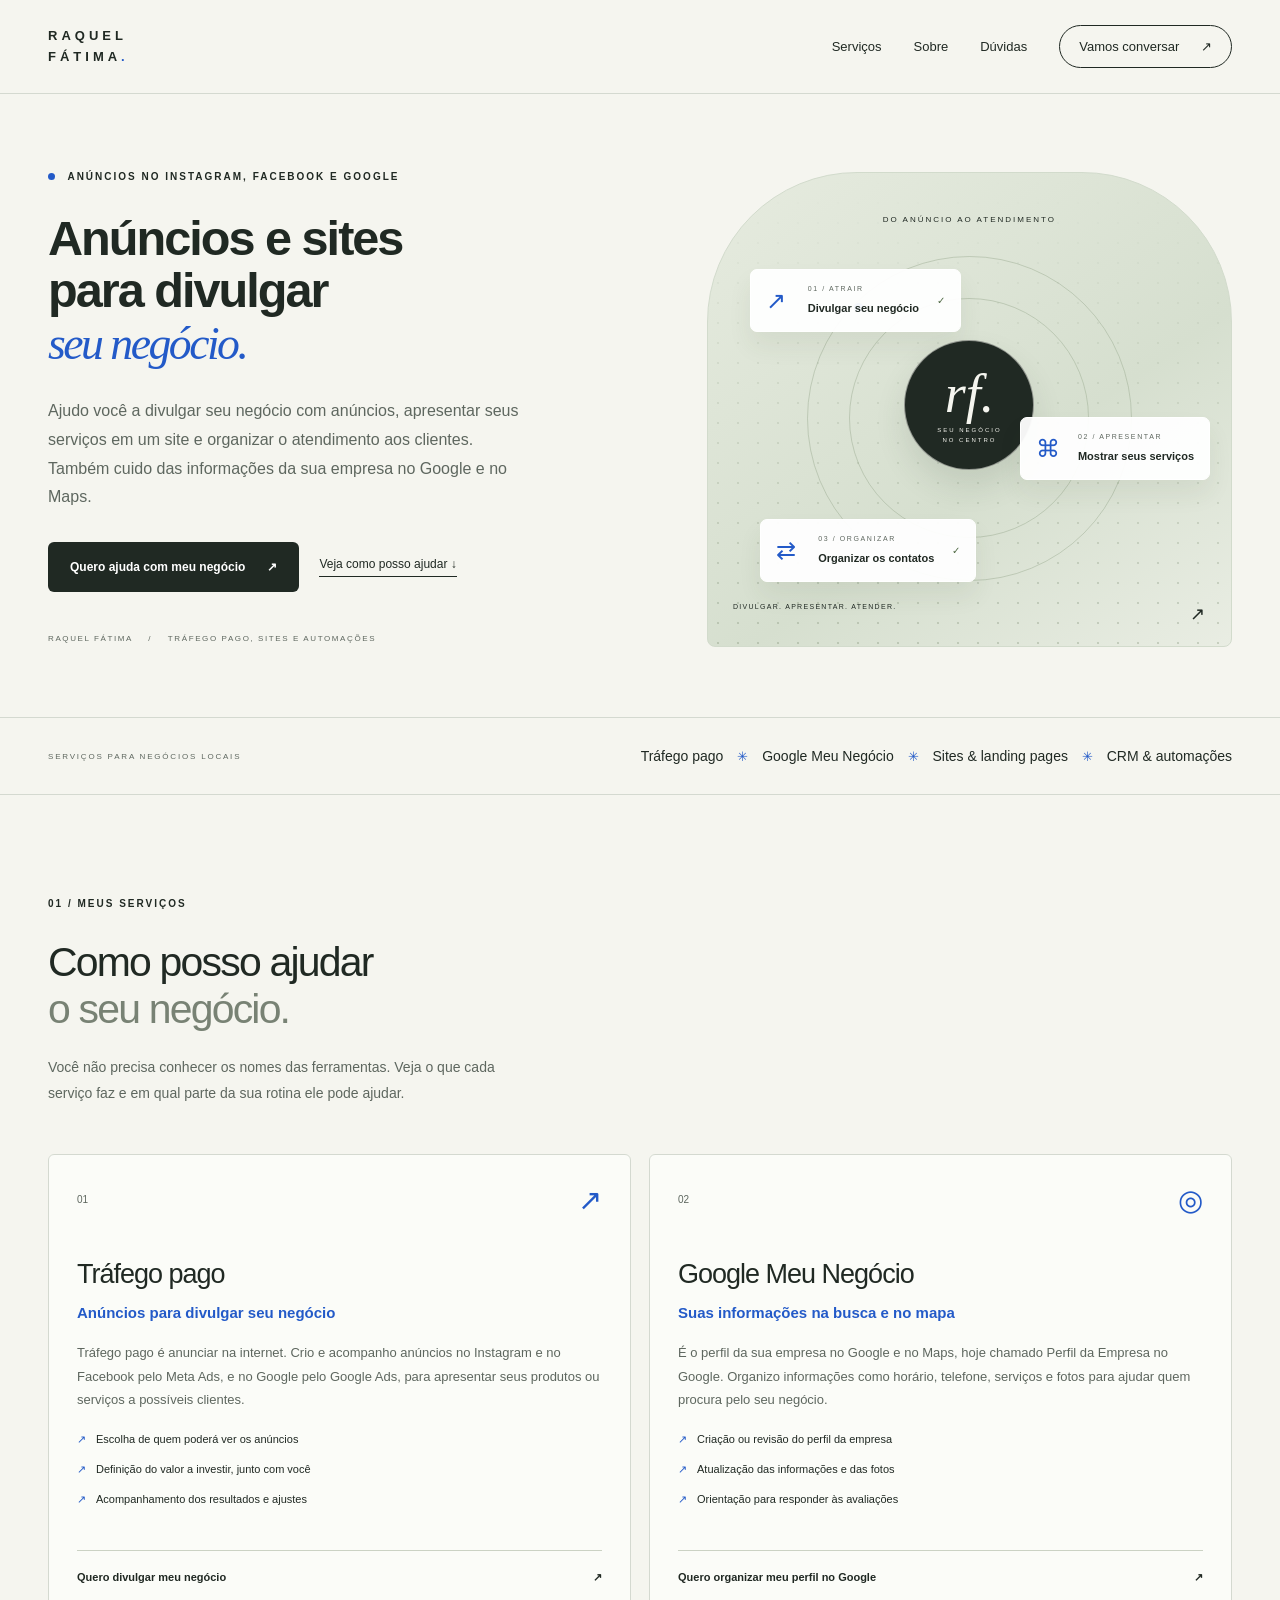
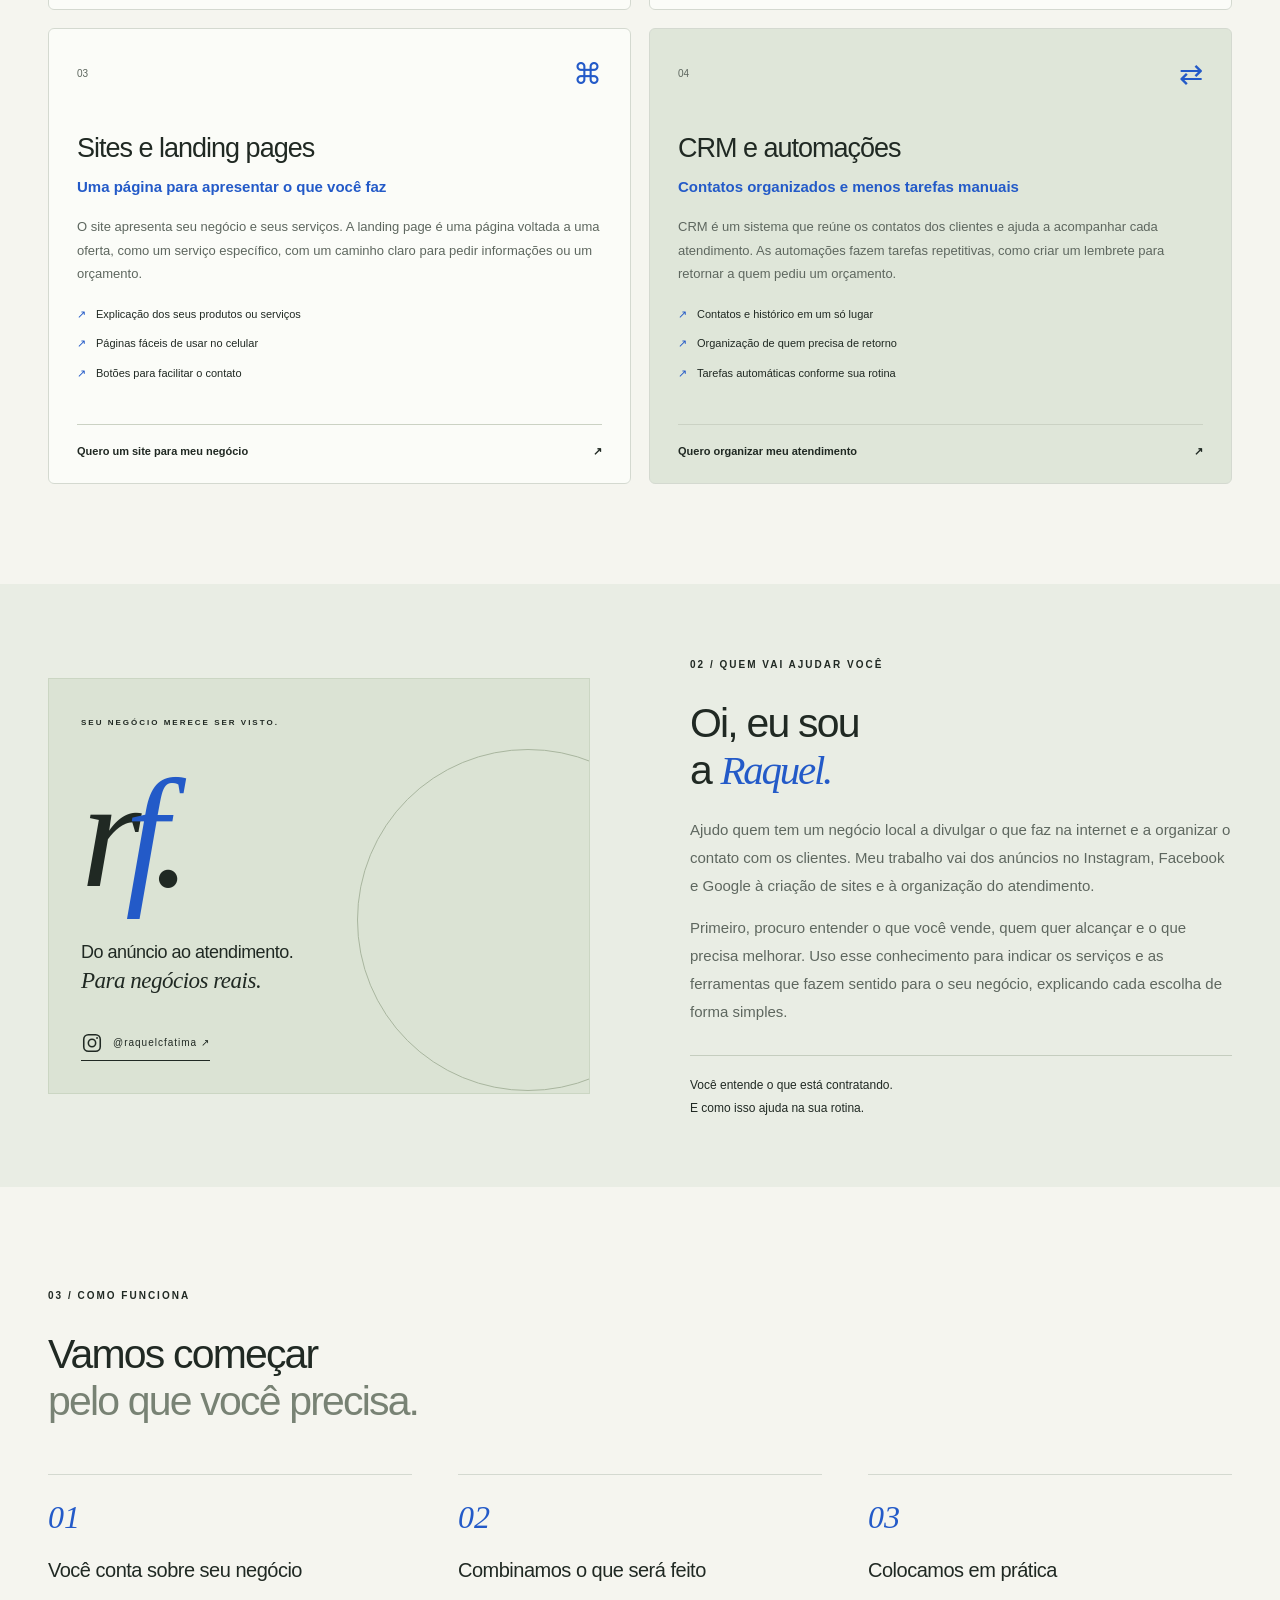
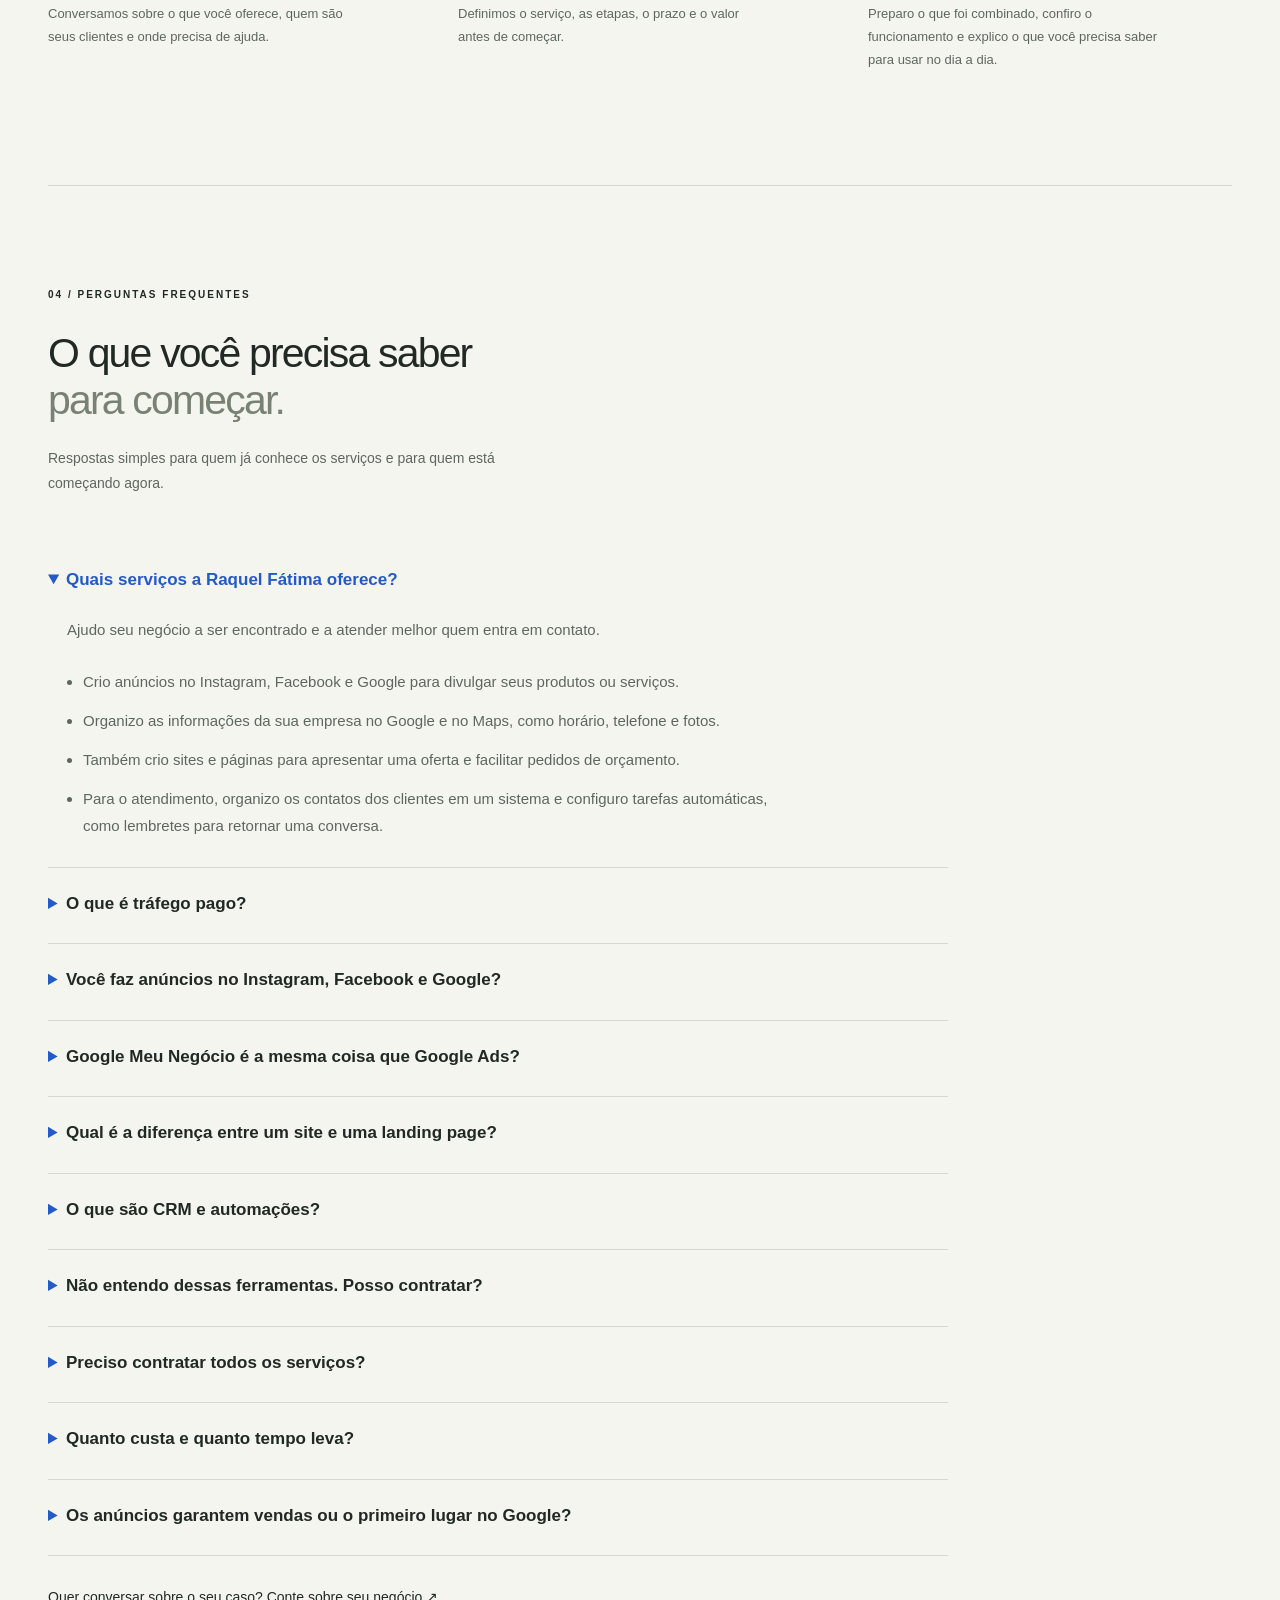
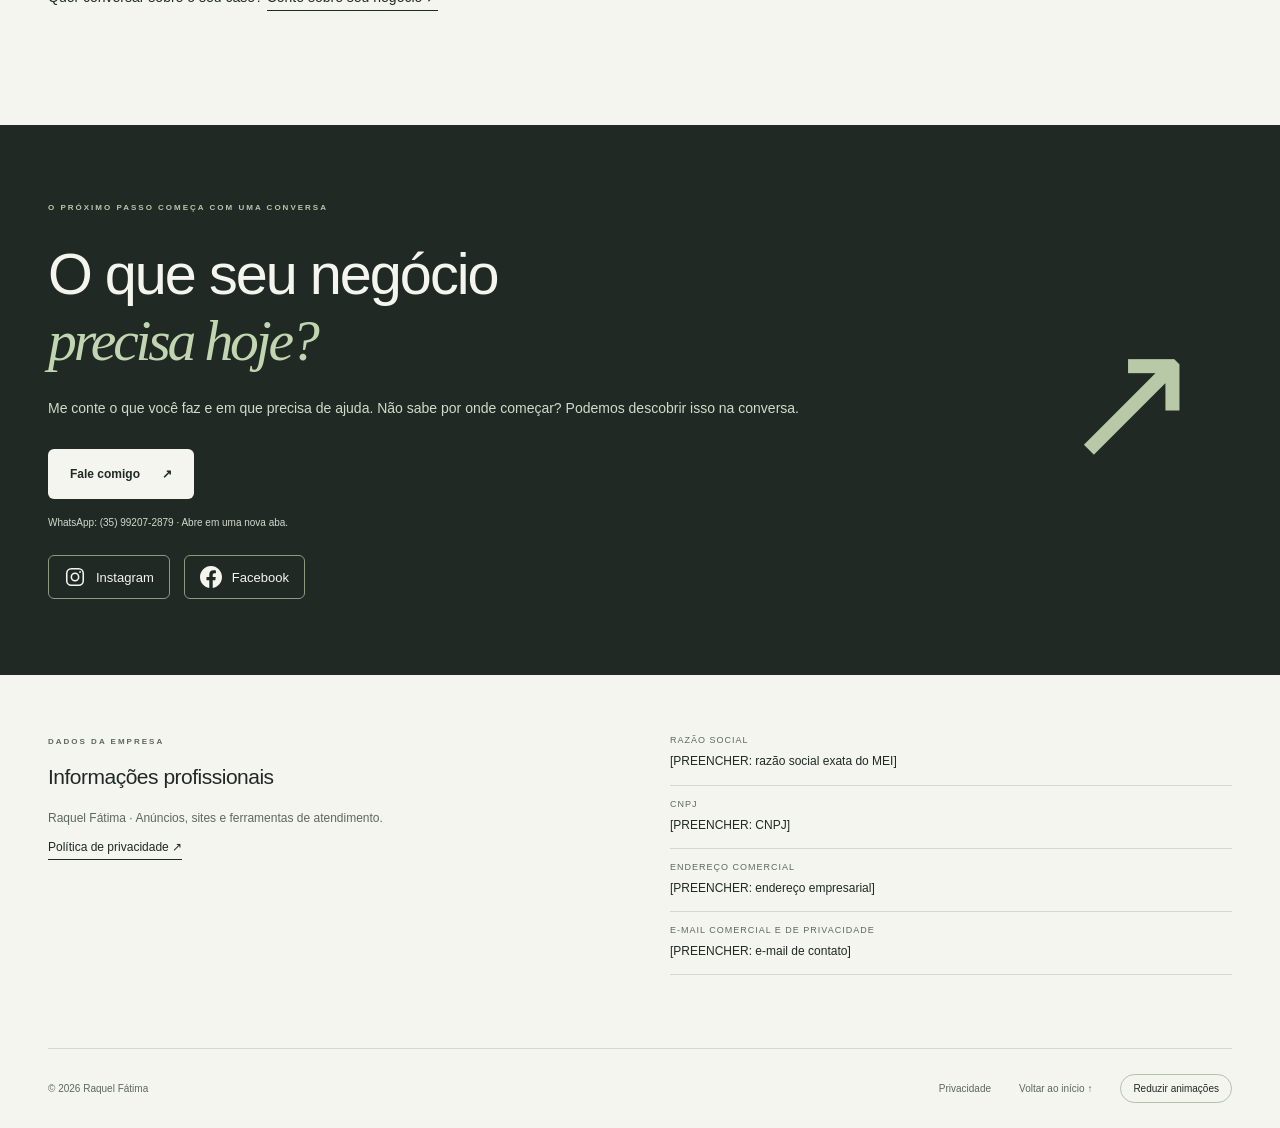
==== index.html @ 8220e541 "add site" ====
<!doctype html>
<html lang="pt-BR">
<head>
  <meta charset="utf-8">
  <meta name="viewport" content="width=device-width, initial-scale=1">
  <title>Raquel Fátima | Tráfego Pago — Meta Ads e Google Ads</title>
  <meta name="description" content="Raquel Fátima: anúncios no Instagram, Facebook e Google, Google Meu Negócio, sites e organização de contatos com CRM e automações para negócios locais.">
  <meta name="theme-color" content="#f5f5ef">
  <meta property="og:type" content="website">
  <meta property="og:locale" content="pt_BR">
  <meta property="og:title" content="Raquel Fátima | Tráfego Pago — Meta Ads e Google Ads">
  <meta property="og:description" content="Anúncios para divulgar seu negócio, sites para apresentar seus serviços e ferramentas para organizar o atendimento. Conheça o trabalho de Raquel Fátima.">
  <meta name="twitter:card" content="summary">
  <link rel="canonical" href="https://raquelfatimaads.github.io/">
  <meta property="og:url" content="https://raquelfatimaads.github.io/">
  <meta property="og:site_name" content="Raquel Fátima">
  <meta name="robots" content="index, follow, max-image-preview:large">
  <meta name="author" content="Raquel Fátima">
  <link rel="icon" href="assets/favicon.svg" type="image/svg+xml">
  <link rel="stylesheet" href="assets/styles.css">
  <script src="assets/main.js" defer></script>
  <script type="application/ld+json">
{
  "@context": "https://schema.org",
  "@graph": [
    {
      "@type": "Person",
      "@id": "https://raquelfatimaads.github.io/#raquel",
      "name": "Raquel Fátima",
      "alternateName": "Raquel Fatima",
      "url": "https://raquelfatimaads.github.io/",
      "sameAs": [
        "https://www.instagram.com/raquelcfatima/",
        "https://www.facebook.com/rakelmuz"
      ],
      "description": "Profissional de tráfego pago em Meta Ads e Google Ads, Google Meu Negócio, sites e landing pages, CRM e automações.",
      "telephone": "+55 35 99207-2879"
    },
    {
      "@type": "WebSite",
      "@id": "https://raquelfatimaads.github.io/#website",
      "url": "https://raquelfatimaads.github.io/",
      "name": "Raquel Fátima",
      "inLanguage": "pt-BR",
      "publisher": {
        "@id": "https://raquelfatimaads.github.io/#raquel"
      }
    },
    {
      "@type": "WebPage",
      "@id": "https://raquelfatimaads.github.io/#webpage",
      "url": "https://raquelfatimaads.github.io/",
      "name": "Raquel Fátima | Tráfego Pago — Meta Ads e Google Ads",
      "inLanguage": "pt-BR",
      "isPartOf": {
        "@id": "https://raquelfatimaads.github.io/#website"
      },
      "about": {
        "@id": "https://raquelfatimaads.github.io/#raquel"
      },
      "hasPart": [
        {
          "@id": "https://raquelfatimaads.github.io/#trafego-pago"
        },
        {
          "@id": "https://raquelfatimaads.github.io/#google-meu-negocio"
        },
        {
          "@id": "https://raquelfatimaads.github.io/#sites-landing-pages"
        },
        {
          "@id": "https://raquelfatimaads.github.io/#crm-automacoes"
        },
        {
          "@id": "https://raquelfatimaads.github.io/#faq"
        }
      ]
    },
    {
      "@type": "Service",
      "@id": "https://raquelfatimaads.github.io/#trafego-pago",
      "name": "Gestão de tráfego pago — Meta Ads e Google Ads",
      "serviceType": "Gestão de tráfego pago",
      "description": "Tráfego pago é anunciar na internet. Crio e acompanho anúncios no Instagram e no Facebook pelo Meta Ads, e no Google pelo Google Ads, para apresentar seus produtos ou serviços a possíveis clientes.",
      "url": "https://raquelfatimaads.github.io/#trafego-pago",
      "provider": {
        "@id": "https://raquelfatimaads.github.io/#raquel"
      }
    },
    {
      "@type": "Service",
      "@id": "https://raquelfatimaads.github.io/#google-meu-negocio",
      "name": "Google Meu Negócio — Perfil da Empresa no Google",
      "serviceType": "Gestão do Perfil da Empresa no Google",
      "description": "É o perfil da sua empresa no Google e no Maps, hoje chamado Perfil da Empresa no Google. Organizo informações como horário, telefone, serviços e fotos para ajudar quem procura pelo seu negócio.",
      "url": "https://raquelfatimaads.github.io/#google-meu-negocio",
      "provider": {
        "@id": "https://raquelfatimaads.github.io/#raquel"
      }
    },
    {
      "@type": "Service",
      "@id": "https://raquelfatimaads.github.io/#sites-landing-pages",
      "name": "Criação de sites e landing pages",
      "serviceType": "Criação de sites e landing pages",
      "description": "O site apresenta seu negócio e seus serviços. A landing page é uma página voltada a uma oferta, como um serviço específico, com um caminho claro para pedir informações ou um orçamento.",
      "url": "https://raquelfatimaads.github.io/#sites-landing-pages",
      "provider": {
        "@id": "https://raquelfatimaads.github.io/#raquel"
      }
    },
    {
      "@type": "Service",
      "@id": "https://raquelfatimaads.github.io/#crm-automacoes",
      "name": "CRM e automações",
      "serviceType": "Integração de CRM e automações",
      "description": "CRM é um sistema que reúne os contatos dos clientes e ajuda a acompanhar cada atendimento. As automações fazem tarefas repetitivas, como criar um lembrete para retornar a quem pediu um orçamento.",
      "url": "https://raquelfatimaads.github.io/#crm-automacoes",
      "provider": {
        "@id": "https://raquelfatimaads.github.io/#raquel"
      }
    },
    {
      "@type": "FAQPage",
      "@id": "https://raquelfatimaads.github.io/#faq",
      "url": "https://raquelfatimaads.github.io/#faq",
      "inLanguage": "pt-BR",
      "isPartOf": {
        "@id": "https://raquelfatimaads.github.io/#webpage"
      },
      "mainEntity": [
        {
          "@type": "Question",
          "name": "Quais serviços a Raquel Fátima oferece?",
          "acceptedAnswer": {
            "@type": "Answer",
            "text": "Ajudo seu negócio a ser encontrado e a atender melhor quem entra em contato. Crio anúncios no Instagram, Facebook e Google para divulgar seus produtos ou serviços. Organizo as informações da sua empresa no Google e no Maps, como horário, telefone e fotos. Também crio sites e páginas para apresentar uma oferta e facilitar pedidos de orçamento. Para o atendimento, organizo os contatos dos clientes em um sistema e configuro tarefas automáticas, como lembretes para retornar uma conversa."
          }
        },
        {
          "@type": "Question",
          "name": "O que é tráfego pago?",
          "acceptedAnswer": {
            "@type": "Answer",
            "text": "É pagar para exibir anúncios na internet e levar pessoas até seu site, perfil ou canal de contato. Meu trabalho é preparar e acompanhar esses anúncios. O valor pelo meu serviço e o dinheiro usado para exibir os anúncios são coisas diferentes e devem ser combinados antes de começar."
          }
        },
        {
          "@type": "Question",
          "name": "Você faz anúncios no Instagram, Facebook e Google?",
          "acceptedAnswer": {
            "@type": "Answer",
            "text": "Sim. Uso o Meta Ads para criar anúncios no Instagram e no Facebook, e o Google Ads para anunciar no Google. Conversamos sobre o que você vende, quem quer alcançar e quanto pode investir para escolher onde anunciar."
          }
        },
        {
          "@type": "Question",
          "name": "Google Meu Negócio é a mesma coisa que Google Ads?",
          "acceptedAnswer": {
            "@type": "Answer",
            "text": "Não. O Google Meu Negócio é o perfil que mostra informações da empresa na busca do Google e no Maps, como telefone, horário e fotos. O nome atual é Perfil da Empresa no Google. Já o Google Ads serve para criar anúncios pagos. Posso ajudar com os dois serviços."
          }
        },
        {
          "@type": "Question",
          "name": "Qual é a diferença entre um site e uma landing page?",
          "acceptedAnswer": {
            "@type": "Answer",
            "text": "Um site apresenta seu negócio de forma mais completa: quem você é, o que oferece e como entrar em contato. Uma landing page é uma página dedicada a um produto ou serviço, com um convite direto, como pedir um orçamento. Eu ajudo você a escolher conforme o que precisa divulgar."
          }
        },
        {
          "@type": "Question",
          "name": "O que são CRM e automações?",
          "acceptedAnswer": {
            "@type": "Answer",
            "text": "CRM é um sistema para guardar os contatos dos clientes e acompanhar as conversas e os pedidos. Automações são tarefas feitas pelo sistema, como criar um lembrete de retorno. Por exemplo: quando alguém pede um orçamento, você pode registrar o pedido e acompanhar quem ainda precisa de uma resposta."
          }
        },
        {
          "@type": "Question",
          "name": "Não entendo dessas ferramentas. Posso contratar?",
          "acceptedAnswer": {
            "@type": "Answer",
            "text": "Sim. Você pode começar contando o que acontece no seu negócio: poucas pessoas encontram sua empresa, falta um site ou os contatos ficam espalhados. Eu explico quais serviços podem ajudar e combinamos o que será feito. Você não precisa saber o nome de cada ferramenta."
          }
        },
        {
          "@type": "Question",
          "name": "Preciso contratar todos os serviços?",
          "acceptedAnswer": {
            "@type": "Answer",
            "text": "Não precisa começar com tudo. Primeiro, conversamos sobre a sua maior necessidade e definimos o que faz sentido fazer agora. Pode ser divulgar um serviço, organizar o perfil no Google, criar um site ou melhorar o controle dos atendimentos."
          }
        },
        {
          "@type": "Question",
          "name": "Quanto custa e quanto tempo leva?",
          "acceptedAnswer": {
            "@type": "Answer",
            "text": "O valor e o prazo dependem do que será feito. Me chame pelo botão Fale comigo, que abre o WhatsApp, e conte sobre seu negócio. Se quiser anúncios, combinamos separadamente o valor do meu trabalho e o dinheiro que será usado para exibir os anúncios."
          }
        },
        {
          "@type": "Question",
          "name": "Os anúncios garantem vendas ou o primeiro lugar no Google?",
          "acceptedAnswer": {
            "@type": "Answer",
            "text": "Não. Os anúncios ajudam a divulgar seu negócio, mas as vendas também dependem do que você oferece, dos preços, da concorrência e do atendimento. Também não há garantia de primeiro lugar no Google. Pagar por anúncios não coloca automaticamente seu site nas primeiras posições dos resultados não pagos."
          }
        }
      ]
    }
  ]
}
</script>
</head>
<body>
  <a class="skip" href="#conteudo">Pular para o conteúdo</a>
  <header class="header">
    <a class="brand" href="index.html" aria-label="Raquel Fátima — início">RAQUEL<span>FÁTIMA<span class="brand-dot">.</span></span></a>
    <nav aria-label="Navegação principal"><a href="#solucoes">Serviços</a><a href="#sobre">Sobre</a><a href="#faq">Dúvidas</a><a class="nav-cta" href="#contato">Vamos conversar <span aria-hidden="true">↗</span></a></nav>
  </header>
  <main id="conteudo">
    <section class="hero wrap" aria-labelledby="hero-title">
      <div class="hero-copy">
        <p class="eyebrow"><span class="status-dot" aria-hidden="true"></span> Anúncios no Instagram, Facebook e Google</p>
        <h1 id="hero-title">Anúncios e sites<br>para divulgar<br><span class="serif">seu negócio.</span></h1>
        <p class="intro">Ajudo você a divulgar seu negócio com anúncios, apresentar seus serviços em um site e organizar o atendimento aos clientes. Também cuido das informações da sua empresa no Google e no Maps.</p>
        <div class="actions"><a class="button primary" href="#contato">Quero ajuda com meu negócio <span aria-hidden="true">↗</span></a><a class="text-link" href="#solucoes">Veja como posso ajudar <span aria-hidden="true">↓</span></a></div>
        <p class="hero-note">RAQUEL FÁTIMA <span aria-hidden="true">/</span> TRÁFEGO PAGO, SITES E AUTOMAÇÕES</p>
      </div>
      <div class="connection-art" role="img" aria-label="Ilustração: anúncios divulgam o negócio, sites apresentam os serviços e ferramentas ajudam a organizar os contatos.">
        <div class="art-grid" aria-hidden="true"></div><div class="orbit orbit-one" aria-hidden="true"></div><div class="orbit orbit-two" aria-hidden="true"></div>
        <span class="art-label" aria-hidden="true">DO ANÚNCIO AO ATENDIMENTO</span>
        <div class="node node-top" aria-hidden="true"><span class="node-icon">↗</span><div><small>01 / ATRAIR</small><strong>Divulgar seu negócio</strong></div><span class="node-check">✓</span></div>
        <div class="art-center" aria-hidden="true"><span>rf.</span><small>SEU NEGÓCIO<br>NO CENTRO</small></div>
        <div class="node node-middle" aria-hidden="true"><span class="node-icon">⌘</span><div><small>02 / APRESENTAR</small><strong>Mostrar seus serviços</strong></div></div>
        <div class="node node-bottom" aria-hidden="true"><span class="node-icon">⇄</span><div><small>03 / ORGANIZAR</small><strong>Organizar os contatos</strong></div><span class="node-check">✓</span></div>
        <span class="art-footer" aria-hidden="true">DIVULGAR. APRESENTAR. ATENDER.<span>↗</span></span>
      </div>
    </section>
    <div class="expertise" aria-label="Áreas de atuação"><div class="wrap"><span>SERVIÇOS PARA NEGÓCIOS LOCAIS</span><p>Tráfego pago <b>✳</b> Google Meu Negócio <b>✳</b> Sites & landing pages <b>✳</b> CRM & automações</p></div></div>
    <section class="section wrap" id="solucoes" aria-labelledby="solutions-title">
      <div class="section-heading reveal"><p class="eyebrow">01 / Meus serviços</p><h2 id="solutions-title">Como posso ajudar<br><span class="muted">o seu negócio.</span></h2><p>Você não precisa conhecer os nomes das ferramentas. Veja o que cada serviço faz e em qual parte da sua rotina ele pode ajudar.</p></div>
      <div class="services">
        <article class="service reveal" id="trafego-pago"><div class="service-top"><span>01</span><span aria-hidden="true">↗</span></div><h3>Tráfego pago</h3><p class="service-explainer">Anúncios para divulgar seu negócio</p><p>Tráfego pago é anunciar na internet. Crio e acompanho anúncios no Instagram e no Facebook pelo Meta Ads, e no Google pelo Google Ads, para apresentar seus produtos ou serviços a possíveis clientes.</p><ul><li>Escolha de quem poderá ver os anúncios</li><li>Definição do valor a investir, junto com você</li><li>Acompanhamento dos resultados e ajustes</li></ul><a href="#contato">Quero divulgar meu negócio <span aria-hidden="true">↗</span></a></article>
        <article class="service reveal" id="google-meu-negocio"><div class="service-top"><span>02</span><span aria-hidden="true">◎</span></div><h3>Google Meu Negócio</h3><p class="service-explainer">Suas informações na busca e no mapa</p><p>É o perfil da sua empresa no Google e no Maps, hoje chamado Perfil da Empresa no Google. Organizo informações como horário, telefone, serviços e fotos para ajudar quem procura pelo seu negócio.</p><ul><li>Criação ou revisão do perfil da empresa</li><li>Atualização das informações e das fotos</li><li>Orientação para responder às avaliações</li></ul><a href="#contato">Quero organizar meu perfil no Google <span aria-hidden="true">↗</span></a></article>
        <article class="service reveal" id="sites-landing-pages"><div class="service-top"><span>03</span><span aria-hidden="true">⌘</span></div><h3>Sites e landing pages</h3><p class="service-explainer">Uma página para apresentar o que você faz</p><p>O site apresenta seu negócio e seus serviços. A landing page é uma página voltada a uma oferta, como um serviço específico, com um caminho claro para pedir informações ou um orçamento.</p><ul><li>Explicação dos seus produtos ou serviços</li><li>Páginas fáceis de usar no celular</li><li>Botões para facilitar o contato</li></ul><a href="#contato">Quero um site para meu negócio <span aria-hidden="true">↗</span></a></article>
        <article class="service service-sage reveal" id="crm-automacoes"><div class="service-top"><span>04</span><span aria-hidden="true">⇄</span></div><h3>CRM e automações</h3><p class="service-explainer">Contatos organizados e menos tarefas manuais</p><p>CRM é um sistema que reúne os contatos dos clientes e ajuda a acompanhar cada atendimento. As automações fazem tarefas repetitivas, como criar um lembrete para retornar a quem pediu um orçamento.</p><ul><li>Contatos e histórico em um só lugar</li><li>Organização de quem precisa de retorno</li><li>Tarefas automáticas conforme sua rotina</li></ul><a href="#contato">Quero organizar meu atendimento <span aria-hidden="true">↗</span></a></article>
      </div>
    </section>
    <section class="about-section" id="sobre" aria-labelledby="about-title"><div class="wrap about">
      <div class="signature-panel reveal"><span class="eyebrow">Seu negócio merece ser visto.</span><div class="monogram" aria-hidden="true">r<span>f</span>.</div><p>Do anúncio ao atendimento.<br><em>Para negócios reais.</em></p><a class="instagram-profile" href="https://www.instagram.com/raquelcfatima/" target="_blank" rel="noopener noreferrer" aria-label="Instagram @raquelcfatima — abre em nova aba"><svg viewBox="0 0 24 24" width="22" height="22" fill="none" stroke="currentColor" stroke-width="1.7" aria-hidden="true" focusable="false"><rect x="3" y="3" width="18" height="18" rx="5"/><circle cx="12" cy="12" r="4"/><circle cx="17.5" cy="6.5" r="1" fill="currentColor" stroke="none"/></svg><span>@raquelcfatima ↗</span></a></div>
      <div class="about-copy reveal"><p class="eyebrow">02 / Quem vai ajudar você</p><h2 id="about-title">Oi, eu sou<br>a <span class="serif">Raquel.</span></h2><p>Ajudo quem tem um negócio local a divulgar o que faz na internet e a organizar o contato com os clientes. Meu trabalho vai dos anúncios no Instagram, Facebook e Google à criação de sites e à organização do atendimento.</p><p>Primeiro, procuro entender o que você vende, quem quer alcançar e o que precisa melhorar. Uso esse conhecimento para indicar os serviços e as ferramentas que fazem sentido para o seu negócio, explicando cada escolha de forma simples.</p><div class="about-rule"><span>Você entende o que está contratando.</span><span>E como isso ajuda na sua rotina.</span></div></div>
    </div></section>
    <section class="section wrap process" id="processo" aria-labelledby="process-title"><div class="section-heading reveal"><p class="eyebrow">03 / Como funciona</p><h2 id="process-title">Vamos começar<br><span class="muted">pelo que você precisa.</span></h2></div><ol class="steps"><li class="reveal"><span>01</span><h3>Você conta sobre seu negócio</h3><p>Conversamos sobre o que você oferece, quem são seus clientes e onde precisa de ajuda.</p></li><li class="reveal"><span>02</span><h3>Combinamos o que será feito</h3><p>Definimos o serviço, as etapas, o prazo e o valor antes de começar.</p></li><li class="reveal"><span>03</span><h3>Colocamos em prática</h3><p>Preparo o que foi combinado, confiro o funcionamento e explico o que você precisa saber para usar no dia a dia.</p></li></ol></section>
<section class="section wrap faq-section" id="faq" aria-labelledby="faq-title"><div class="section-heading"><p class="eyebrow">04 / Perguntas frequentes</p><h2 id="faq-title">O que você precisa saber<br><span class="muted">para começar.</span></h2><p>Respostas simples para quem já conhece os serviços e para quem está começando agora.</p></div><div class="faq-list"><details open><summary>Quais serviços a Raquel Fátima oferece?</summary><p>Ajudo seu negócio a ser encontrado e a atender melhor quem entra em contato.</p><ul class="faq-services"><li>Crio anúncios no Instagram, Facebook e Google para divulgar seus produtos ou serviços.</li><li>Organizo as informações da sua empresa no Google e no Maps, como horário, telefone e fotos.</li><li>Também crio sites e páginas para apresentar uma oferta e facilitar pedidos de orçamento.</li><li>Para o atendimento, organizo os contatos dos clientes em um sistema e configuro tarefas automáticas, como lembretes para retornar uma conversa.</li></ul></details>
<details><summary>O que é tráfego pago?</summary><p>É pagar para exibir anúncios na internet e levar pessoas até seu site, perfil ou canal de contato. Meu trabalho é preparar e acompanhar esses anúncios. O valor pelo meu serviço e o dinheiro usado para exibir os anúncios são coisas diferentes e devem ser combinados antes de começar.</p></details>
<details><summary>Você faz anúncios no Instagram, Facebook e Google?</summary><p>Sim. Uso o Meta Ads para criar anúncios no Instagram e no Facebook, e o Google Ads para anunciar no Google. Conversamos sobre o que você vende, quem quer alcançar e quanto pode investir para escolher onde anunciar.</p></details>
<details><summary>Google Meu Negócio é a mesma coisa que Google Ads?</summary><p>Não. O Google Meu Negócio é o perfil que mostra informações da empresa na busca do Google e no Maps, como telefone, horário e fotos. O nome atual é Perfil da Empresa no Google. Já o Google Ads serve para criar anúncios pagos. Posso ajudar com os dois serviços.</p></details>
<details><summary>Qual é a diferença entre um site e uma landing page?</summary><p>Um site apresenta seu negócio de forma mais completa: quem você é, o que oferece e como entrar em contato. Uma landing page é uma página dedicada a um produto ou serviço, com um convite direto, como pedir um orçamento. Eu ajudo você a escolher conforme o que precisa divulgar.</p></details>
<details><summary>O que são CRM e automações?</summary><p>CRM é um sistema para guardar os contatos dos clientes e acompanhar as conversas e os pedidos. Automações são tarefas feitas pelo sistema, como criar um lembrete de retorno. Por exemplo: quando alguém pede um orçamento, você pode registrar o pedido e acompanhar quem ainda precisa de uma resposta.</p></details>
<details><summary>Não entendo dessas ferramentas. Posso contratar?</summary><p>Sim. Você pode começar contando o que acontece no seu negócio: poucas pessoas encontram sua empresa, falta um site ou os contatos ficam espalhados. Eu explico quais serviços podem ajudar e combinamos o que será feito. Você não precisa saber o nome de cada ferramenta.</p></details>
<details><summary>Preciso contratar todos os serviços?</summary><p>Não precisa começar com tudo. Primeiro, conversamos sobre a sua maior necessidade e definimos o que faz sentido fazer agora. Pode ser divulgar um serviço, organizar o perfil no Google, criar um site ou melhorar o controle dos atendimentos.</p></details>
<details><summary>Quanto custa e quanto tempo leva?</summary><p>O valor e o prazo dependem do que será feito. Me chame pelo botão Fale comigo, que abre o WhatsApp, e conte sobre seu negócio. Se quiser anúncios, combinamos separadamente o valor do meu trabalho e o dinheiro que será usado para exibir os anúncios.</p></details>
<details><summary>Os anúncios garantem vendas ou o primeiro lugar no Google?</summary><p>Não. Os anúncios ajudam a divulgar seu negócio, mas as vendas também dependem do que você oferece, dos preços, da concorrência e do atendimento. Também não há garantia de primeiro lugar no Google. Pagar por anúncios não coloca automaticamente seu site nas primeiras posições dos resultados não pagos.</p></details></div><p class="faq-contact">Quer conversar sobre o seu caso? <a class="text-link" href="#contato">Conte sobre seu negócio ↗</a></p></section>
    <section class="contact-section" id="contato" aria-labelledby="contact-title"><div class="wrap contact"><div class="reveal"><p class="eyebrow">O próximo passo começa com uma conversa</p><h2 id="contact-title">O que seu negócio<br><span class="serif">precisa hoje?</span></h2><p>Me conte o que você faz e em que precisa de ajuda. Não sabe por onde começar? Podemos descobrir isso na conversa.</p><a class="button light" href="https://wa.me/5535992072879" target="_blank" rel="noopener noreferrer">Fale comigo <span aria-hidden="true">↗</span></a><p class="contact-small">WhatsApp: (35) 99207-2879 · Abre em uma nova aba.</p><div class="social-links" aria-label="Redes sociais"><a href="https://www.instagram.com/raquelcfatima/" target="_blank" rel="noopener noreferrer" aria-label="Instagram de Raquel Fátima — abre em nova aba"><svg viewBox="0 0 24 24" width="22" height="22" fill="none" stroke="currentColor" stroke-width="1.7" aria-hidden="true" focusable="false"><rect x="3" y="3" width="18" height="18" rx="5"/><circle cx="12" cy="12" r="4"/><circle cx="17.5" cy="6.5" r="1" fill="currentColor" stroke="none"/></svg><span>Instagram</span></a><a href="https://www.facebook.com/rakelmuz" target="_blank" rel="noopener noreferrer" aria-label="Facebook de Raquel Fátima — abre em nova aba"><svg viewBox="0 0 24 24" width="22" height="22" fill="currentColor" aria-hidden="true" focusable="false"><path d="M24 12.073C24 5.405 18.627 0 12 0S0 5.405 0 12.073c0 6.025 4.388 11.02 10.125 11.927v-8.437H7.078v-3.49h3.047v-2.66c0-3.027 1.792-4.699 4.533-4.699 1.312 0 2.686.236 2.686.236v2.971h-1.513c-1.491 0-1.956.931-1.956 1.887v2.265h3.328l-.532 3.49h-2.796V24C19.612 23.094 24 18.098 24 12.073z"/></svg><span>Facebook</span></a></div></div><span class="contact-symbol" aria-hidden="true">↗</span></div></section>
    <section class="wrap business" aria-labelledby="business-title"><div><p class="eyebrow">Dados da empresa</p><h2 id="business-title">Informações profissionais</h2><p>Raquel Fátima · Anúncios, sites e ferramentas de atendimento.</p><a class="text-link" href="privacy.html">Política de privacidade <span aria-hidden="true">↗</span></a></div><dl><div><dt>Razão social</dt><dd>[PREENCHER: razão social exata do MEI]</dd></div><div><dt>CNPJ</dt><dd>[PREENCHER: CNPJ]</dd></div><div><dt>Endereço comercial</dt><dd>[PREENCHER: endereço empresarial]</dd></div><div><dt>E-mail comercial e de privacidade</dt><dd>[PREENCHER: e-mail de contato]</dd></div></dl></section>
  </main>
  <footer class="footer wrap"><span>© <span data-year>2026</span> Raquel Fátima</span><a href="privacy.html">Privacidade</a><a href="#conteudo">Voltar ao início ↑</a><button class="motion-toggle" type="button" aria-pressed="false" hidden>Reduzir animações</button></footer>
</body>
</html>
---- assets/styles.css ----
:root{--paper:#f5f5ef;--white:#fff;--ink:#202923;--muted:#5e675f;--sage:#dfe6d9;--blue:#235ac8;--line:#d4d9d0;--radius:6px;--wrap:1220px}*{box-sizing:border-box}html{scroll-behavior:smooth;scroll-padding-top:110px}body{margin:0;background:var(--paper);color:var(--ink);font-family:Arial,Helvetica,sans-serif;-webkit-font-smoothing:antialiased}a{color:inherit;text-decoration:none}button{font:inherit}a,button{-webkit-tap-highlight-color:transparent}a:focus-visible,button:focus-visible,summary:focus-visible{outline:3px solid var(--blue);outline-offset:6px}::selection{background:#c8d6ee}.wrap{width:min(var(--wrap),calc(100% - 96px));margin:auto}.header{padding:25px 48px;max-width:1440px;margin:auto;display:flex;align-items:center;justify-content:space-between;gap:30px;border-bottom:1px solid var(--line)}.brand{font-size:13px;letter-spacing:4px;line-height:1.55;font-weight:700}.brand>span{display:block}.brand-dot{color:var(--blue)}nav{display:flex;align-items:center;gap:32px;font-size:13px}nav a:hover,.text-link:hover{color:var(--blue)}.nav-cta{border:1px solid var(--ink);padding:13px 19px;border-radius:30px}.nav-cta span{margin-left:18px}.skip{position:fixed;top:-100px;left:16px;z-index:20;padding:16px;background:white}.skip:focus{top:12px}.hero{display:grid;grid-template-columns:1.15fr 1fr;gap:55px;align-items:center;padding-top:74px;padding-bottom:66px}.eyebrow{font-size:10px;line-height:1.7;text-transform:uppercase;letter-spacing:2px;font-weight:700;margin:0 0 27px}.status-dot{display:inline-block;width:7px;height:7px;background:var(--blue);border-radius:50%;margin-right:8px}h1,h2,h3,p{margin-top:0}h1{font-size:clamp(42px,4.6vw,66px);line-height:1.07;letter-spacing:-3px;margin-bottom:28px;font-weight:600}.serif{font-family:Georgia,'Times New Roman',serif;font-weight:400;font-style:italic;letter-spacing:-.055em;color:var(--blue)}.intro{max-width:485px;font-size:16px;line-height:1.8;color:var(--muted)}.actions{display:flex;gap:20px;align-items:center;flex-wrap:wrap;margin-top:30px}.button{display:inline-flex;align-items:center;justify-content:center;gap:22px;padding:18px 22px;border-radius:var(--radius);font-size:12px;font-weight:700;transition:transform .25s,background .25s}.button:hover{transform:translateY(-3px)}.primary{background:var(--ink);color:white}.primary:hover{background:var(--blue)}.text-link{font-size:12px;border-bottom:1px solid;padding-bottom:5px}.hero-note{font-size:8px;letter-spacing:1.6px;margin-top:42px;color:var(--muted)}.hero-note span{margin:0 12px}.connection-art{height:475px;position:relative;overflow:hidden;border-radius:150px 150px 8px 8px;background:linear-gradient(145deg,#e6ebdf,#d6dfcf 60%,#e9ede3);border:1px solid #d2dbcc}.art-grid{position:absolute;inset:0;background-image:radial-gradient(#697c5f45 1px,transparent 1px);background-size:20px 20px;mask-image:linear-gradient(transparent,#000)}.art-label{position:absolute;top:42px;text-align:center;width:100%;font-size:8px;letter-spacing:2px}.orbit{position:absolute;width:325px;height:325px;border:1px solid #8fa18466;border-radius:50%;top:83px;left:calc(50% - 162px)}.orbit-two{width:240px;height:240px;top:125px;left:calc(50% - 120px)}.orbit-one:after{content:'';position:absolute;top:46px;left:46px;width:9px;height:9px;border-radius:50%;background:var(--blue)}.art-center{position:absolute;top:167px;left:calc(50% - 65px);width:130px;height:130px;border:1px solid #f5f5ef88;border-radius:50%;display:flex;align-items:center;justify-content:center;flex-direction:column;background:var(--ink);color:var(--paper);box-shadow:0 16px 30px #34463420}.art-center>span{font-family:Georgia,serif;font-size:54px;line-height:1.1;font-style:italic}.art-center small{font-size:6px;letter-spacing:2px;line-height:1.7;text-align:center}.node{position:absolute;display:flex;align-items:center;gap:10px;padding:15px;background:#fffffff2;border:1px solid #fff;border-radius:7px;box-shadow:0 14px 25px #35472a12;animation:float 4.6s ease-in-out 1}.node small{display:block;font-size:7px;color:var(--muted);letter-spacing:1.6px;margin-bottom:6px}.node strong{font-size:11px;white-space:nowrap}.node-icon{color:var(--blue);font-size:24px;width:32px}.node-check{color:#4e6842;font-size:10px;margin-left:8px}.node-top{top:96px;left:8%}.node-middle{right:4%;top:244px;animation-delay:.3s}.node-bottom{left:10%;bottom:64px;animation-delay:.2s}.art-footer{position:absolute;bottom:21px;left:25px;right:25px;font-size:7px;letter-spacing:1.3px;display:flex;justify-content:space-between}.art-footer>span{font-size:18px}.expertise{border-block:1px solid var(--line);padding:24px 0}.expertise .wrap{display:flex;justify-content:space-between;align-items:center;gap:30px}.expertise span{font-size:8px;letter-spacing:1.8px;color:var(--muted)}.expertise p{margin:0;font-size:14px}.expertise b{font-size:13px;color:var(--blue);margin:0 20px;font-weight:400}.section{padding-block:100px}.section-heading{max-width:650px;margin-bottom:48px}h2{font-size:clamp(32px,3.2vw,46px);font-weight:500;line-height:1.15;letter-spacing:-1.8px;margin-bottom:22px}.muted{color:#788274}.section-heading>p:last-child{color:var(--muted);font-size:14px;line-height:1.8;max-width:465px}.services{display:grid;grid-template-columns:repeat(2,1fr);gap:18px}.service{padding:28px 28px 25px;background:#fbfcf8;border:1px solid var(--line);border-radius:var(--radius);display:flex;flex-direction:column;transition:transform .3s}.service:hover{transform:translateY(-5px)}.service-sage{background:var(--sage)}.service-top{display:flex;justify-content:space-between;align-items:center;margin-bottom:42px;font-size:10px;color:var(--muted)}.service-top>span:last-child{font-size:29px;color:var(--blue)}h3{font-size:27px;letter-spacing:-1px;line-height:1.15;font-weight:500;margin-bottom:20px}.service p{font-size:13px;line-height:1.8;color:var(--muted)}.service ul{list-style:none;padding:0;margin:6px 0 30px;font-size:11px;line-height:2.4}.service li:before{content:'↗';color:var(--blue);margin-right:10px}.service>a{border-top:1px solid #cbd2c4;padding-top:20px;display:flex;justify-content:space-between;gap:12px;margin-top:auto;font-size:11px;font-weight:700}.about-section{background:#e9ede4;padding:72px 0}.about{display:grid;grid-template-columns:1fr 1fr;gap:100px;align-items:center}.signature-panel{min-height:405px;background:#dbe3d4;padding:32px;position:relative;border:1px solid #cbd6c3;overflow:hidden}.signature-panel:after{content:'';position:absolute;right:-110px;top:70px;width:340px;height:340px;border:1px solid #a9b69f;border-radius:50%;pointer-events:none}.signature-panel>.eyebrow{font-size:8px}.monogram{font-family:Georgia,serif;line-height:1;font-size:155px;font-style:italic;letter-spacing:-16px;position:relative;z-index:1;margin:28px 0;color:var(--ink)}.monogram span{color:var(--blue)}.signature-panel p{font-size:18px;line-height:1.4;letter-spacing:-.5px}.signature-panel em{font-family:Georgia,serif;font-size:23px}.signature-panel a{display:inline-block;margin-top:16px;font-size:10px;letter-spacing:1px;border-bottom:1px solid;padding-bottom:6px;position:relative;z-index:1}.about-copy p:not(.eyebrow){font-size:15px;line-height:1.85;color:var(--muted)}.about-rule{border-top:1px solid #c5cdbf;display:flex;flex-direction:column;gap:9px;font-size:12px;padding-top:22px;margin-top:30px}.steps{display:grid;grid-template-columns:repeat(3,1fr);gap:46px;list-style:none;padding:0;margin:0}.steps li{border-top:1px solid var(--line);padding-top:24px}.steps li>span{display:block;font-family:Georgia,serif;font-style:italic;color:var(--blue);font-size:32px;margin-bottom:23px}.steps h3{font-size:20px;letter-spacing:-.5px}.steps p{font-size:13px;line-height:1.8;color:var(--muted);max-width:300px}.contact-section{background:var(--ink);color:var(--paper);padding:76px 0}.contact{display:flex;align-items:center;justify-content:space-between;gap:30px}.contact h2{font-size:clamp(36px,4.5vw,62px);letter-spacing:-2px}.contact .serif{color:#c2d5b1}.contact .eyebrow{color:#b8c5ae;font-size:8px}.contact p:not(.eyebrow){font-size:14px;color:#d3dacc;line-height:1.7}.light{background:var(--paper);color:var(--ink);margin-top:15px}.contact p.contact-small{font-size:10px;margin:15px 0 0}.contact-symbol{font-size:170px;color:#b8c9a8;font-weight:100;padding-right:30px}.business{padding-block:60px;display:grid;grid-template-columns:1fr 1fr;gap:60px}.business .eyebrow{margin-bottom:16px;font-size:8px}.business h2{font-size:21px;letter-spacing:-.5px}.business p{font-size:12px;color:var(--muted)}dl{margin:0}dl>div{padding:0 0 13px;margin-bottom:13px;border-bottom:1px solid var(--line)}dt{font-size:9px;color:var(--muted);text-transform:uppercase;letter-spacing:1px;margin-bottom:7px}dd{font-size:12px;line-height:1.6;margin:0;overflow-wrap:anywhere}.footer{display:flex;gap:28px;align-items:center;flex-wrap:wrap;border-top:1px solid var(--line);padding-block:25px;font-size:10px;color:var(--muted)}.footer>span{margin-right:auto}.motion-toggle{background:transparent;border:1px solid #b5bfb0;border-radius:20px;padding:8px 12px;font-size:10px;color:var(--ink);cursor:pointer}.reveal.is-visible{animation:reveal .7s ease-out both}.motion-off *{animation:none!important;transition:none!important}.motion-off{scroll-behavior:auto}.legal{max-width:820px;padding-block:64px 80px}.legal h1{font-size:clamp(36px,5vw,58px);margin-top:25px}.legal h2{font-size:25px;margin:40px 0 16px;letter-spacing:-.5px}.legal p,.legal li{font-size:15px;line-height:1.85;color:var(--muted)}.legal a:not(.button){text-decoration:underline;text-underline-offset:4px}.legal .notice{padding:20px 24px;background:#e8ede2;border-left:3px solid var(--blue);font-size:13px}.legal .placeholder{color:#634c12;background:#f0e9ce;padding:2px 5px;overflow-wrap:anywhere}.legal-nav{display:flex;gap:13px 22px;flex-wrap:wrap;margin:28px 0;font-size:12px}.legal ul{padding-left:22px}.legal .eyebrow{font-size:10px}.legal-section{scroll-margin-top:25px}
@keyframes float{0%,100%{transform:translateY(0)}50%{transform:translateY(-9px)}}@keyframes reveal{from{opacity:.35;transform:translateY(17px)}to{opacity:1;transform:none}}
@media(min-width:1500px){.header{max-width:1316px}.hero{padding-block:100px}.connection-art{height:510px}.node-bottom{bottom:80px}}
@media(max-width:1000px){.wrap{width:calc(100% - 56px)}.header{padding-inline:28px}nav{gap:18px}.hero{gap:24px}h1{letter-spacing:-2px}.connection-art{height:420px}.node{padding:12px;gap:6px}.node strong{font-size:10px}.node-top{left:4%;top:87px}.node-middle{right:3%;top:234px}.node-bottom{left:5%;bottom:41px}.art-center{top:150px}.art-footer{bottom:12px;font-size:6px}.about{gap:45px}.service{padding:22px}.expertise b{margin-inline:10px}.expertise .wrap>span{max-width:140px;line-height:1.8}}
@media(max-width:760px){html{scroll-padding-top:25px}.header{align-items:flex-start;padding:20px 24px}.brand{font-size:11px}nav{gap:12px 18px;justify-content:flex-end;flex-wrap:wrap;max-width:255px;font-size:11px}.nav-cta{padding:8px 12px}.nav-cta span{margin-left:6px}.wrap{width:calc(100% - 48px)}.hero{grid-template-columns:1fr;padding-top:48px;gap:35px;padding-bottom:40px}h1{font-size:clamp(39px,8vw,58px)}.intro{font-size:15px}.eyebrow{font-size:9px;margin-bottom:23px}.hero-note{margin-top:25px;line-height:1.8;font-size:7px}.connection-art{height:400px;border-radius:130px 130px 6px 6px;max-width:470px;width:100%;margin:auto}.node-top{left:10%}.node-middle{right:7%;top:220px}.node-bottom{bottom:40px;left:12%}.art-center{top:145px}.orbit{top:60px}.orbit-two{top:102px}.art-label{top:35px}.expertise .wrap{flex-direction:column;gap:12px;align-items:flex-start}.expertise .wrap>span{max-width:none}.expertise p{font-size:12px;line-height:2}.expertise b{margin-inline:8px}.section{padding-block:64px}.section-heading{margin-bottom:30px}.services{grid-template-columns:1fr;gap:16px}.service{padding:26px}.service-top{margin-bottom:24px}.service h3 br{display:none}.service ul{margin-bottom:20px}.about-section{padding-block:48px}.about{grid-template-columns:1fr;gap:38px}.signature-panel{min-height:350px}.monogram{font-size:130px}.steps{grid-template-columns:1fr;gap:18px}.steps li{display:grid;grid-template-columns:45px 1fr;gap:0 15px}.steps li>span{grid-row:span 2}.steps h3{margin-bottom:9px}.steps p{max-width:none}.contact-section{padding-block:55px}.contact-symbol{display:none}.contact h2{font-size:39px}.contact .eyebrow{max-width:260px}.business{grid-template-columns:1fr;gap:30px;padding-block:42px}.footer{gap:20px;font-size:10px}.footer>span{flex-basis:100%}.legal{padding-top:38px}.legal h2{font-size:23px}}
@media(prefers-reduced-motion:reduce){html{scroll-behavior:auto}*,*:before,*:after{animation:none!important;transition:none!important}}
.legal-nav{max-width:none;justify-content:flex-start}

.expertise p{line-height:2}.expertise b{margin-inline:10px}

/* Service clarity and accessible FAQ */
.hero h1{font-size:clamp(37px,3.8vw,55px);letter-spacing:-2px}.hero h1 .serif{font-size:.94em}.service .service-subtitle{font-size:12px;margin-top:-9px;color:var(--blue)}.faq-section{border-top:1px solid var(--line)}.faq-list{max-width:900px}.faq-list details{border-bottom:1px solid var(--line);padding:0 0 4px}.faq-list summary{cursor:pointer;padding:23px 28px 23px 0;font-size:17px;line-height:1.5;font-weight:600}.faq-list summary::marker{color:var(--blue)}.faq-list details[open] summary{color:var(--blue)}.faq-list details p{max-width:750px;color:var(--muted);font-size:15px;line-height:1.85;margin:0 0 24px 19px}.faq-contact{font-size:14px;margin-top:28px;line-height:1.9}.faq-contact a{font-size:14px}.service{scroll-margin-top:30px}@media(max-width:760px){.hero h1{font-size:clamp(32px,7.6vw,48px);letter-spacing:-1.5px}.faq-list summary{font-size:16px}.faq-list details p{font-size:14px}}

.faq-services{max-width:750px;padding-left:35px;margin:0 0 24px;color:var(--muted);font-size:15px;line-height:1.8}.faq-services li{margin-bottom:12px}@media(max-width:760px){.faq-services{font-size:14px}}

.service .service-explainer{font-size:15px;font-weight:600;color:var(--blue);line-height:1.5;margin:0 0 17px}.service ul{line-height:1.8}.service li{margin-bottom:10px}.service h3{margin-bottom:12px}

.social-links{display:flex;flex-wrap:wrap;gap:14px;margin-top:24px}.social-links a{display:inline-flex;align-items:center;gap:10px;min-height:44px;padding:10px 15px;border:1px solid #8b9a81;border-radius:6px;font-size:13px;color:var(--paper)}.social-links a:hover{background:#ffffff12}.social-links svg,.instagram-profile svg{flex-shrink:0}.signature-panel .instagram-profile{display:inline-flex;align-items:center;gap:10px}.contact-section a:focus-visible{outline-color:#c2d5b1}
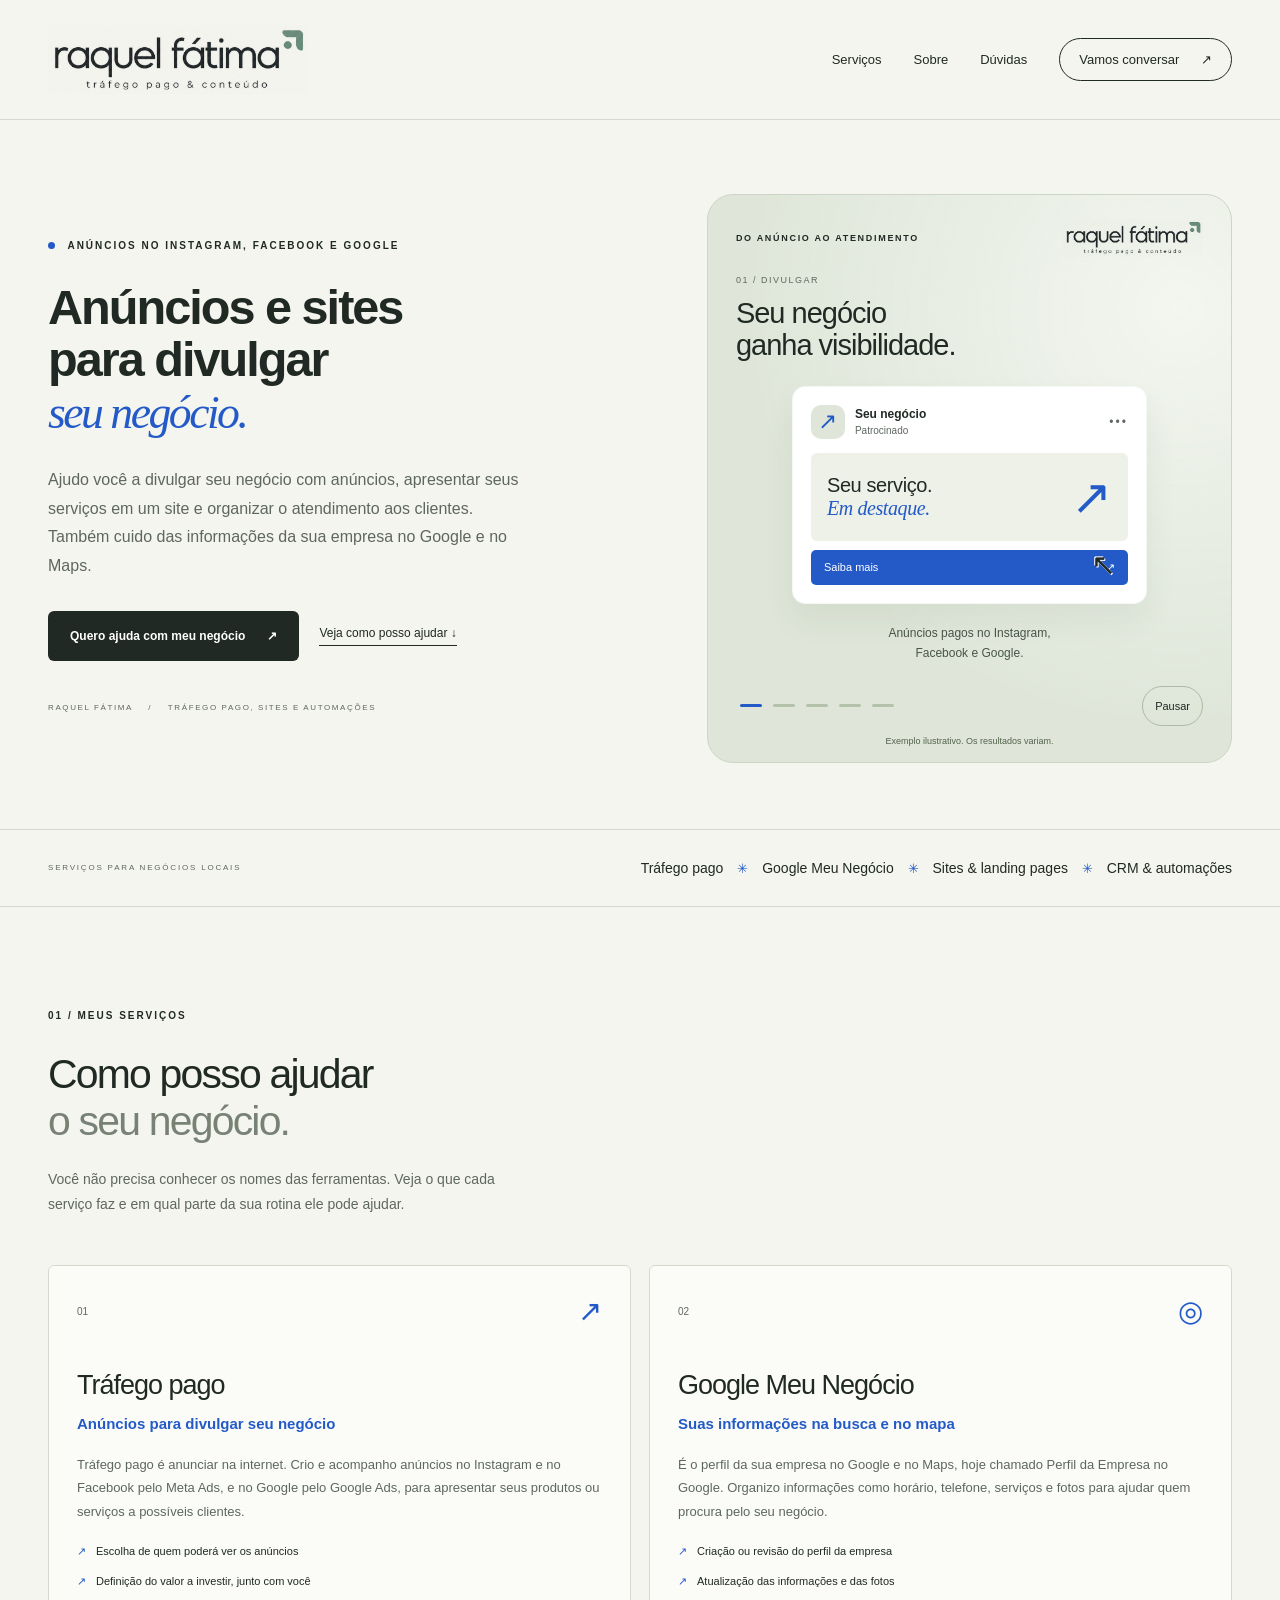
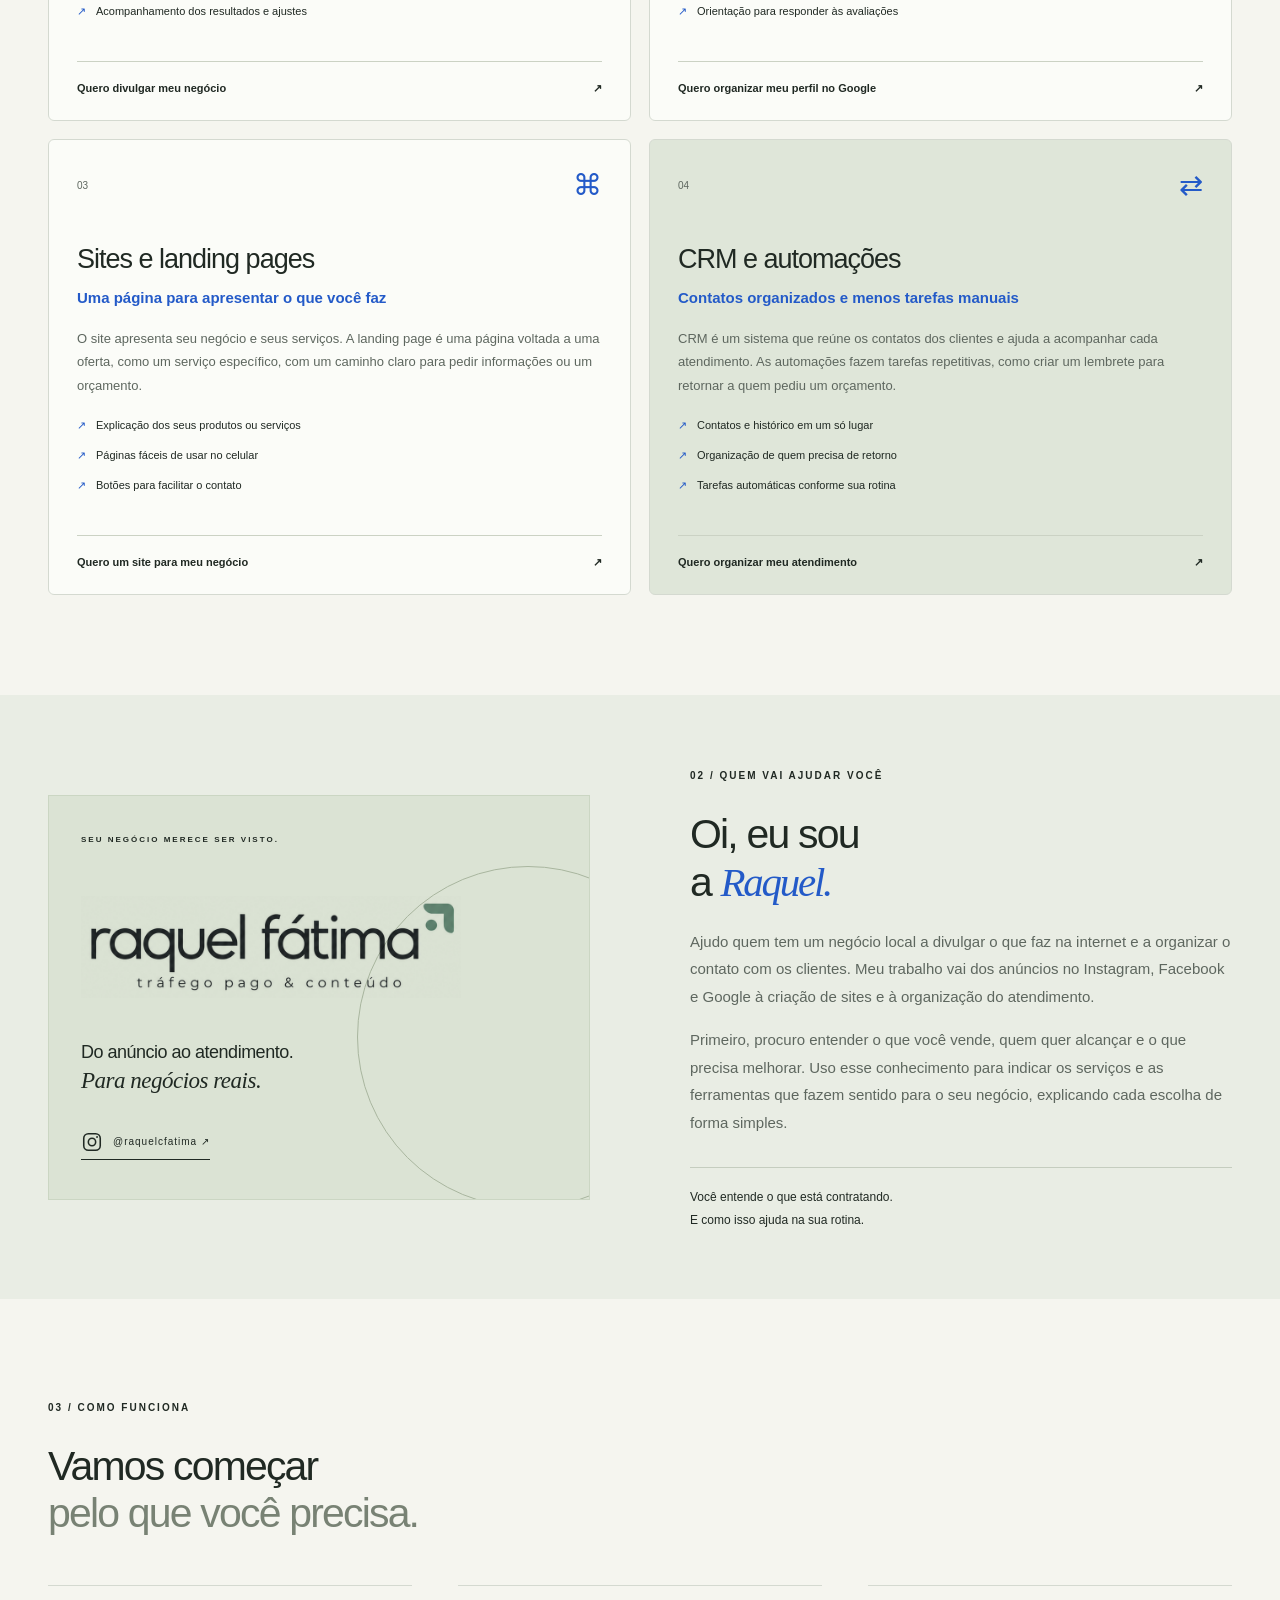
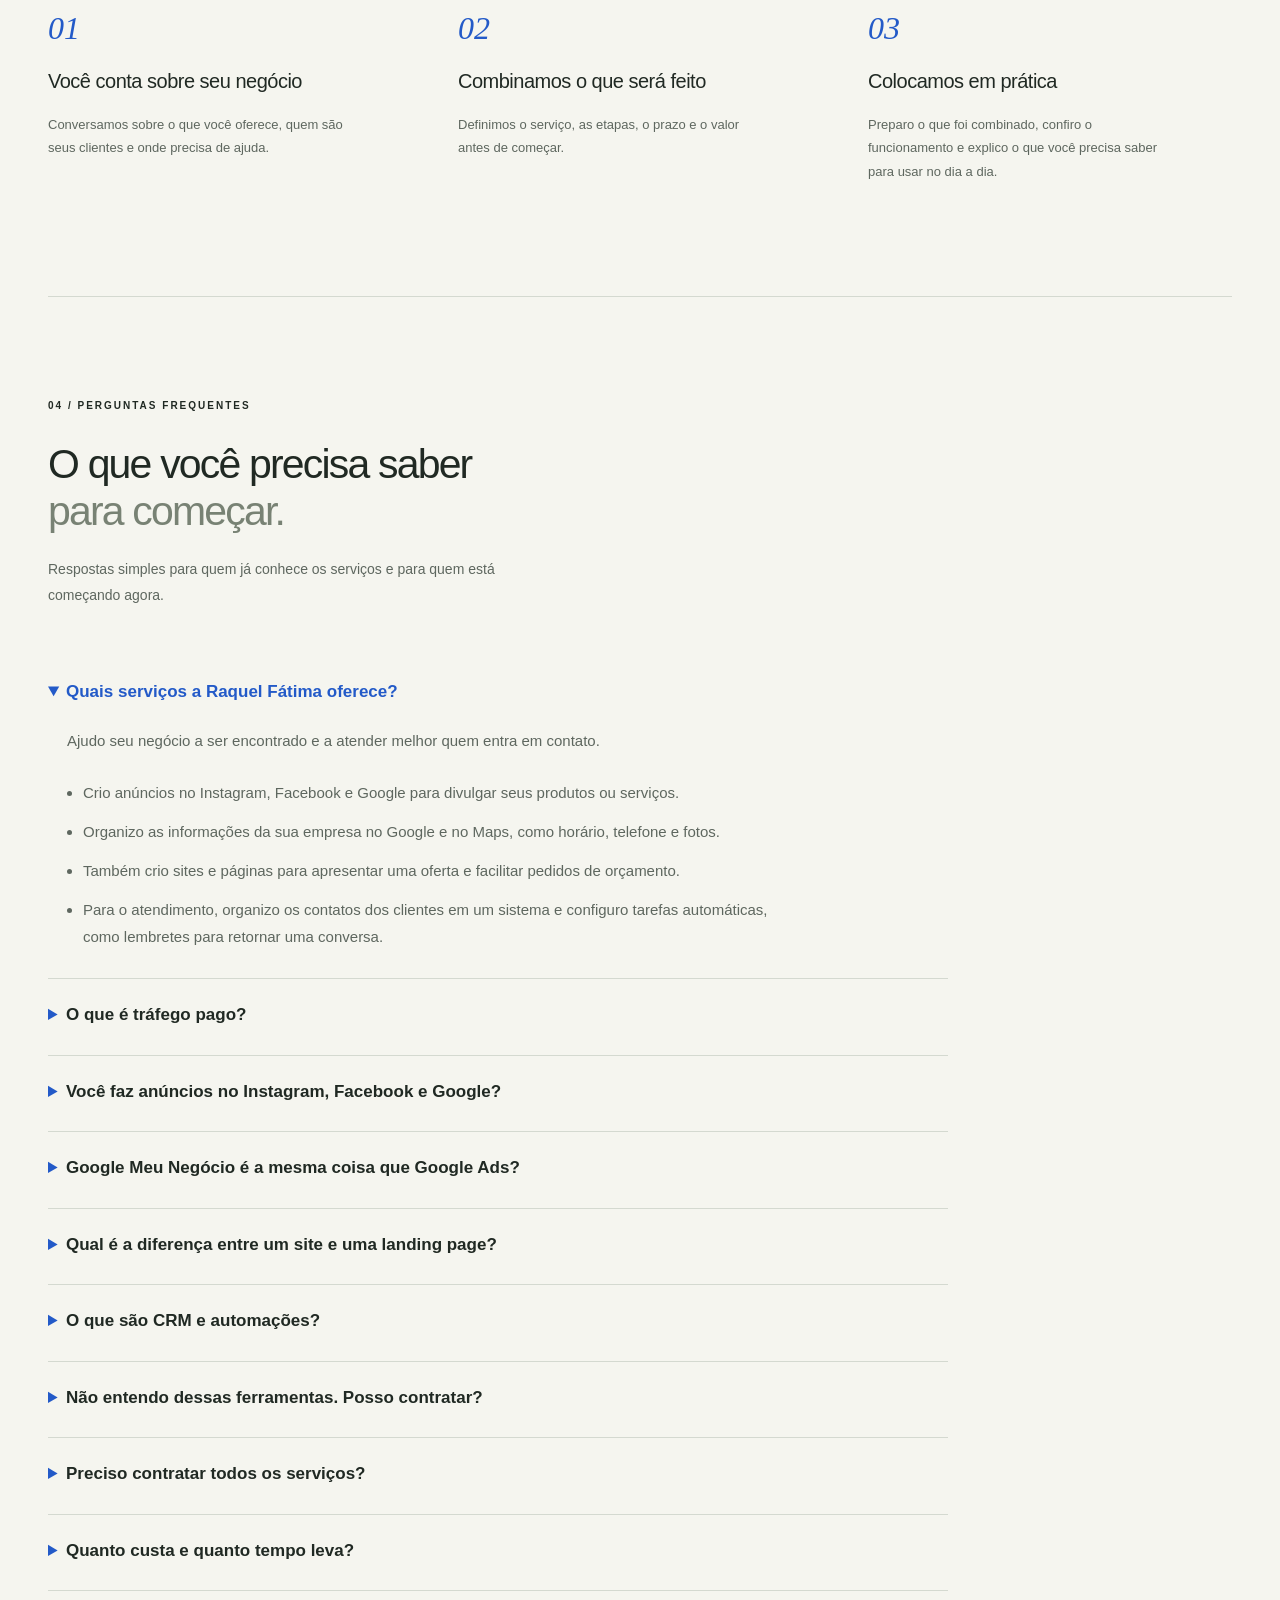
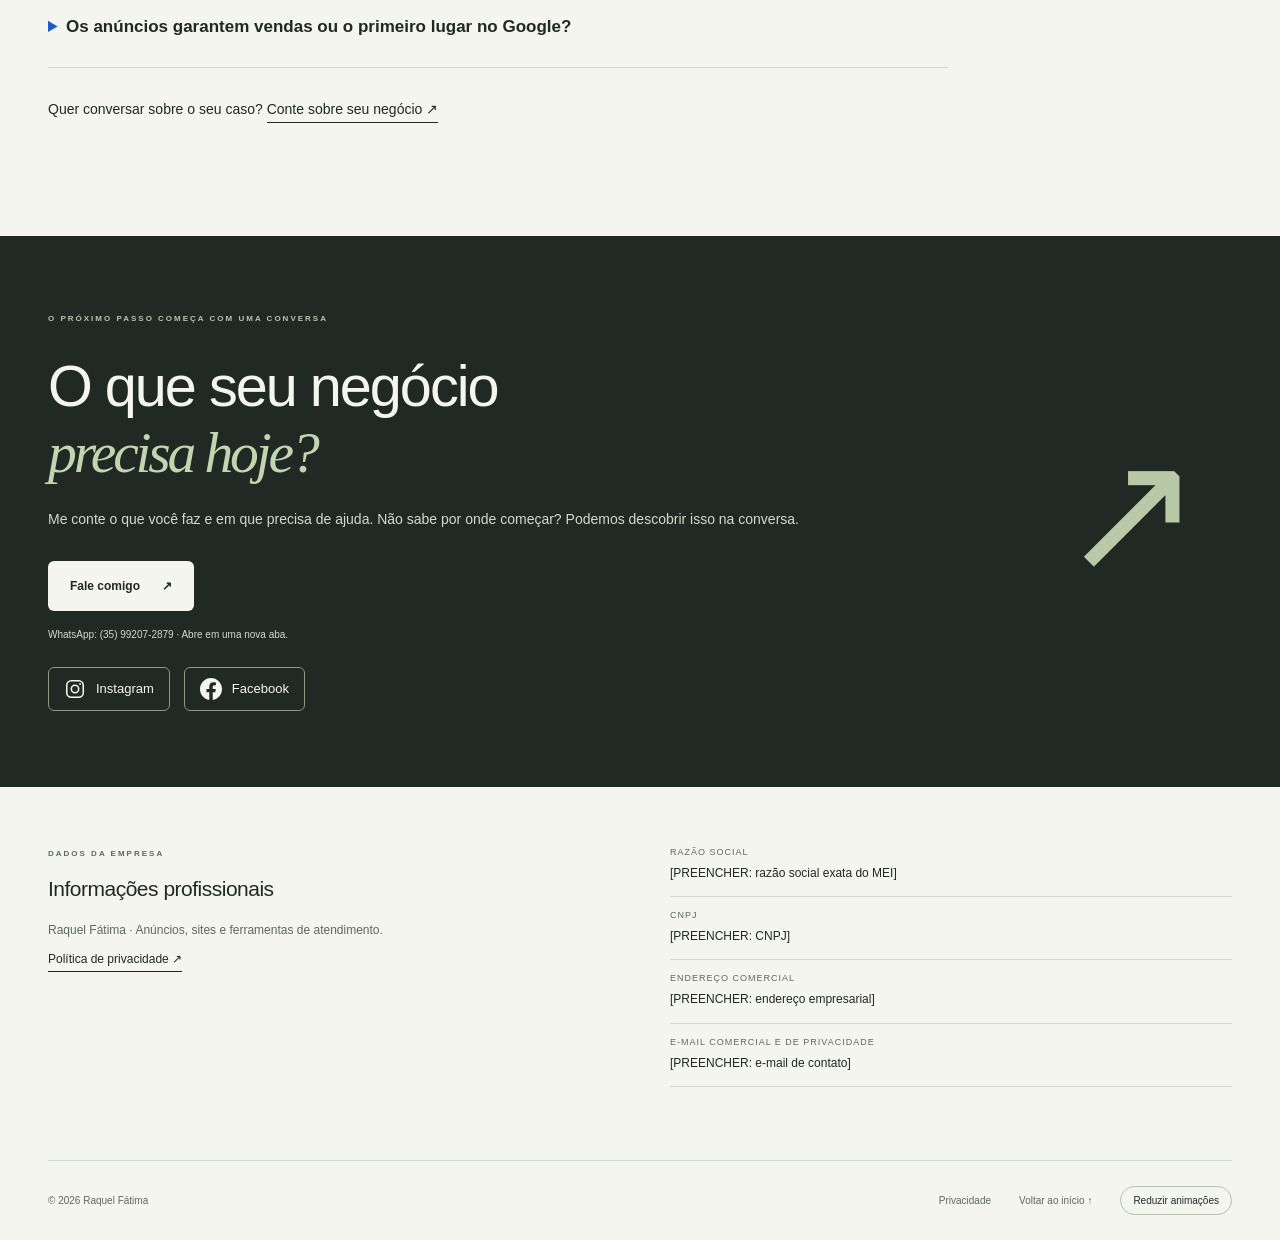
==== commit 3ed56ae2: "add" ====
--- a/index.html
+++ b/index.html
@@ -17,8 +17,8 @@
   <meta name="robots" content="index, follow, max-image-preview:large">
   <meta name="author" content="Raquel Fátima">
   <link rel="icon" href="assets/favicon.svg" type="image/svg+xml">
-  <link rel="stylesheet" href="assets/styles.css">
-  <script src="assets/main.js" defer></script>
+  <link rel="stylesheet" href="assets/styles.css"><link rel="stylesheet" href="assets/journey.css">
+  <script src="assets/main.js" defer></script><script src="assets/journey.js" defer></script>
   <script type="application/ld+json">
 {
   "@context": "https://schema.org",
@@ -218,7 +218,7 @@
 <body>
   <a class="skip" href="#conteudo">Pular para o conteúdo</a>
   <header class="header">
-    <a class="brand" href="index.html" aria-label="Raquel Fátima — início">RAQUEL<span>FÁTIMA<span class="brand-dot">.</span></span></a>
+    <a class="brand" href="index.html" aria-label="Raquel Fátima — início"><span class="logo-window"><img src="assets/raquel-fatima-logo.png" width="1254" height="1254" alt="Raquel Fátima — tráfego pago &amp; conteúdo" decoding="async"></span></a>
     <nav aria-label="Navegação principal"><a href="#solucoes">Serviços</a><a href="#sobre">Sobre</a><a href="#faq">Dúvidas</a><a class="nav-cta" href="#contato">Vamos conversar <span aria-hidden="true">↗</span></a></nav>
   </header>
   <main id="conteudo">
@@ -230,15 +230,39 @@
         <div class="actions"><a class="button primary" href="#contato">Quero ajuda com meu negócio <span aria-hidden="true">↗</span></a><a class="text-link" href="#solucoes">Veja como posso ajudar <span aria-hidden="true">↓</span></a></div>
         <p class="hero-note">RAQUEL FÁTIMA <span aria-hidden="true">/</span> TRÁFEGO PAGO, SITES E AUTOMAÇÕES</p>
       </div>
-      <div class="connection-art" role="img" aria-label="Ilustração: anúncios divulgam o negócio, sites apresentam os serviços e ferramentas ajudam a organizar os contatos.">
-        <div class="art-grid" aria-hidden="true"></div><div class="orbit orbit-one" aria-hidden="true"></div><div class="orbit orbit-two" aria-hidden="true"></div>
-        <span class="art-label" aria-hidden="true">DO ANÚNCIO AO ATENDIMENTO</span>
-        <div class="node node-top" aria-hidden="true"><span class="node-icon">↗</span><div><small>01 / ATRAIR</small><strong>Divulgar seu negócio</strong></div><span class="node-check">✓</span></div>
-        <div class="art-center" aria-hidden="true"><span>rf.</span><small>SEU NEGÓCIO<br>NO CENTRO</small></div>
-        <div class="node node-middle" aria-hidden="true"><span class="node-icon">⌘</span><div><small>02 / APRESENTAR</small><strong>Mostrar seus serviços</strong></div></div>
-        <div class="node node-bottom" aria-hidden="true"><span class="node-icon">⇄</span><div><small>03 / ORGANIZAR</small><strong>Organizar os contatos</strong></div><span class="node-check">✓</span></div>
-        <span class="art-footer" aria-hidden="true">DIVULGAR. APRESENTAR. ATENDER.<span>↗</span></span>
-      </div>
+      <section class="journey" aria-label="Do anúncio ao atendimento: exemplo ilustrativo">
+        <div class="journey-top"><span class="journey-kicker">DO ANÚNCIO AO ATENDIMENTO</span><span class="logo-window journey-logo" aria-hidden="true"><img src="assets/raquel-fatima-logo.png" width="1254" height="1254" alt="" decoding="async"></span></div>
+        <div class="journey-stage">
+          <article class="journey-scene is-active" data-scene="0">
+            <p class="journey-number">01 / DIVULGAR</p><h2>Seu negócio<br>ganha visibilidade.</h2>
+            <div class="journey-card ad-card"><div class="card-heading"><span class="business-icon" aria-hidden="true">↗</span><div><strong>Seu negócio</strong><small>Patrocinado</small></div><span class="card-dots" aria-hidden="true">•••</span></div><div class="ad-art"><span>Seu serviço.<br><em>Em destaque.</em></span><i aria-hidden="true">↗</i></div><div class="mock-button">Saiba mais <span aria-hidden="true">↗</span></div><span class="journey-pointer" aria-hidden="true">↖</span></div>
+            <p class="journey-caption">Anúncios pagos no Instagram,<br>Facebook e Google.</p>
+          </article>
+          <article class="journey-scene" data-scene="1" hidden>
+            <p class="journey-number">02 / RECEBER CONTATOS</p><h2>O interesse vira<br>uma conversa.</h2>
+            <div class="journey-card chat-card"><div class="card-heading"><span class="business-icon" aria-hidden="true">↗</span><div><strong>Seu negócio</strong><small>Conversa no WhatsApp</small></div></div><div class="message incoming">Olá! Quero saber mais.<small>Agora</small></div><div class="message outgoing">Olá! Como posso ajudar?<span aria-hidden="true"> ✓✓</span></div><div class="contact-chip"><span aria-hidden="true">✓</span> Novo contato recebido</div></div>
+            <p class="journey-caption">Um caminho fácil para pedir<br>informações ou um orçamento.</p>
+          </article>
+          <article class="journey-scene" data-scene="2" hidden>
+            <p class="journey-number">03 / ORGANIZAR</p><h2>Cada contato<br>tem um próximo passo.</h2>
+            <div class="journey-card organize-card"><div class="card-heading"><strong>Seus atendimentos</strong><span class="card-dots" aria-hidden="true">•••</span></div><div class="pipeline"><span>Novo contato</span><span>Em atendimento</span><span class="selected">Agendado ✓</span></div><div class="appointment"><span class="appointment-icon" aria-hidden="true">✓</span><div><strong>Atendimento agendado</strong><small>Amanhã · 14h</small></div></div><div class="record-line"><span aria-hidden="true">≡</span> Conversa e informações reunidas</div></div>
+            <p class="journey-caption">Um sistema para acompanhar os clientes<br>e saber quem precisa de retorno.</p>
+          </article>
+          <article class="journey-scene" data-scene="3" hidden>
+            <p class="journey-number">04 / AUTOMATIZAR</p><h2>Menos tarefas<br>para fazer à mão.</h2>
+            <div class="journey-card automate-card"><div class="automation-trigger"><span aria-hidden="true">✓</span><strong>Horário agendado</strong></div><div class="automation-connector" aria-hidden="true"><i></i></div><div class="automation-result"><small>AUTOMAÇÃO CONFIGURADA</small><strong>Lembrete enviado <span aria-hidden="true">✓</span></strong><p>Seu atendimento é amanhã, às 14h.</p></div></div>
+            <p class="journey-caption">Lembretes automáticos ajudam<br>a cuidar da rotina do atendimento.</p>
+          </article>
+          <article class="journey-scene" data-scene="4" hidden>
+            <p class="journey-number">05 / CONVERTER</p><h2>Uma oportunidade.<br>Uma nova venda.</h2>
+            <div class="journey-card sale-card"><span class="sale-check" aria-hidden="true">✓</span><strong>Venda realizada</strong><p>Do primeiro clique<br>ao atendimento concluído.</p><div class="sale-path"><span>Anúncio</span><b aria-hidden="true">→</b><span>Contato</span><b aria-hidden="true">→</b><span>Venda</span></div></div>
+            <p class="journey-caption">Divulgação e atendimento trabalhando<br>juntos pelo seu negócio.</p>
+          </article>
+        </div>
+        <div class="journey-controls" hidden><div class="journey-steps" aria-label="Escolher etapa"><button type="button" data-step="0" aria-label="1. Divulgar" aria-pressed="true"><span></span></button><button type="button" data-step="1" aria-label="2. Receber contatos" aria-pressed="false"><span></span></button><button type="button" data-step="2" aria-label="3. Organizar" aria-pressed="false"><span></span></button><button type="button" data-step="3" aria-label="4. Automatizar" aria-pressed="false"><span></span></button><button type="button" data-step="4" aria-label="5. Converter" aria-pressed="false"><span></span></button></div><button class="journey-pause" type="button">Pausar</button></div>
+        <p class="journey-disclaimer">Exemplo ilustrativo. Os resultados variam.</p>
+      </section>
+
     </section>
     <div class="expertise" aria-label="Áreas de atuação"><div class="wrap"><span>SERVIÇOS PARA NEGÓCIOS LOCAIS</span><p>Tráfego pago <b>✳</b> Google Meu Negócio <b>✳</b> Sites & landing pages <b>✳</b> CRM & automações</p></div></div>
     <section class="section wrap" id="solucoes" aria-labelledby="solutions-title">
@@ -251,7 +275,7 @@
       </div>
     </section>
     <section class="about-section" id="sobre" aria-labelledby="about-title"><div class="wrap about">
-      <div class="signature-panel reveal"><span class="eyebrow">Seu negócio merece ser visto.</span><div class="monogram" aria-hidden="true">r<span>f</span>.</div><p>Do anúncio ao atendimento.<br><em>Para negócios reais.</em></p><a class="instagram-profile" href="https://www.instagram.com/raquelcfatima/" target="_blank" rel="noopener noreferrer" aria-label="Instagram @raquelcfatima — abre em nova aba"><svg viewBox="0 0 24 24" width="22" height="22" fill="none" stroke="currentColor" stroke-width="1.7" aria-hidden="true" focusable="false"><rect x="3" y="3" width="18" height="18" rx="5"/><circle cx="12" cy="12" r="4"/><circle cx="17.5" cy="6.5" r="1" fill="currentColor" stroke="none"/></svg><span>@raquelcfatima ↗</span></a></div>
+      <div class="signature-panel reveal"><span class="eyebrow">Seu negócio merece ser visto.</span><div class="signature-logo"><span class="logo-window"><img src="assets/raquel-fatima-logo.png" width="1254" height="1254" alt="Raquel Fátima — tráfego pago &amp; conteúdo" loading="lazy" decoding="async"></span></div><p>Do anúncio ao atendimento.<br><em>Para negócios reais.</em></p><a class="instagram-profile" href="https://www.instagram.com/raquelcfatima/" target="_blank" rel="noopener noreferrer" aria-label="Instagram @raquelcfatima — abre em nova aba"><svg viewBox="0 0 24 24" width="22" height="22" fill="none" stroke="currentColor" stroke-width="1.7" aria-hidden="true" focusable="false"><rect x="3" y="3" width="18" height="18" rx="5"/><circle cx="12" cy="12" r="4"/><circle cx="17.5" cy="6.5" r="1" fill="currentColor" stroke="none"/></svg><span>@raquelcfatima ↗</span></a></div>
       <div class="about-copy reveal"><p class="eyebrow">02 / Quem vai ajudar você</p><h2 id="about-title">Oi, eu sou<br>a <span class="serif">Raquel.</span></h2><p>Ajudo quem tem um negócio local a divulgar o que faz na internet e a organizar o contato com os clientes. Meu trabalho vai dos anúncios no Instagram, Facebook e Google à criação de sites e à organização do atendimento.</p><p>Primeiro, procuro entender o que você vende, quem quer alcançar e o que precisa melhorar. Uso esse conhecimento para indicar os serviços e as ferramentas que fazem sentido para o seu negócio, explicando cada escolha de forma simples.</p><div class="about-rule"><span>Você entende o que está contratando.</span><span>E como isso ajuda na sua rotina.</span></div></div>
     </div></section>
     <section class="section wrap process" id="processo" aria-labelledby="process-title"><div class="section-heading reveal"><p class="eyebrow">03 / Como funciona</p><h2 id="process-title">Vamos começar<br><span class="muted">pelo que você precisa.</span></h2></div><ol class="steps"><li class="reveal"><span>01</span><h3>Você conta sobre seu negócio</h3><p>Conversamos sobre o que você oferece, quem são seus clientes e onde precisa de ajuda.</p></li><li class="reveal"><span>02</span><h3>Combinamos o que será feito</h3><p>Definimos o serviço, as etapas, o prazo e o valor antes de começar.</p></li><li class="reveal"><span>03</span><h3>Colocamos em prática</h3><p>Preparo o que foi combinado, confiro o funcionamento e explico o que você precisa saber para usar no dia a dia.</p></li></ol></section>
--- a/assets/styles.css
+++ b/assets/styles.css
@@ -16,3 +16,13 @@
 .service .service-explainer{font-size:15px;font-weight:600;color:var(--blue);line-height:1.5;margin:0 0 17px}.service ul{line-height:1.8}.service li{margin-bottom:10px}.service h3{margin-bottom:12px}
 
 .social-links{display:flex;flex-wrap:wrap;gap:14px;margin-top:24px}.social-links a{display:inline-flex;align-items:center;gap:10px;min-height:44px;padding:10px 15px;border:1px solid #8b9a81;border-radius:6px;font-size:13px;color:var(--paper)}.social-links a:hover{background:#ffffff12}.social-links svg,.instagram-profile svg{flex-shrink:0}.signature-panel .instagram-profile{display:inline-flex;align-items:center;gap:10px}.contact-section a:focus-visible{outline-color:#c2d5b1}
+
+/* Display the supplied original logo without its large surrounding margins. */
+.logo-window{display:block;position:relative;width:260px;aspect-ratio:3.75;overflow:hidden;mix-blend-mode:multiply}
+.logo-window img{position:absolute;display:block;width:139.333333%;max-width:none;height:auto;left:-20%;top:-212.5%}
+.header .brand{flex-shrink:0;letter-spacing:normal;line-height:normal}
+.signature-logo{position:relative;z-index:1;margin:50px 0 42px;mix-blend-mode:multiply}
+.signature-logo .logo-window{width:100%;max-width:380px}
+.journey .journey-logo{width:140px;flex-shrink:0}
+.journey .journey-top{flex-wrap:wrap;row-gap:12px}
+@media(max-width:760px){.header{flex-wrap:wrap;align-items:center;gap:16px}.header .logo-window{width:225px}.header nav{max-width:none;gap:15px;justify-content:flex-start}.signature-logo{margin:42px 0}.journey .journey-logo{width:125px}}
--- a/assets/journey.css
+++ b/assets/journey.css
@@ -0,0 +1,13 @@
+.journey{min-width:0;padding:24px 28px 16px;border:1px solid #cbd6c4;border-radius:26px;background:radial-gradient(ellipse at 90% 20%,#f3f6ef 0,transparent 65%),#dfe6d9;position:relative;overflow:hidden}
+.journey-top{display:flex;justify-content:space-between;align-items:center;gap:10px}.journey-kicker{font-size:9px;font-weight:700;letter-spacing:1.7px}.journey-brand{font:italic 32px Georgia,serif;color:var(--blue)}
+.journey-stage{position:relative;min-height:405px;margin-top:18px}.journey-scene[hidden]{display:none}.journey-number{font-size:9px;letter-spacing:1.5px;color:var(--muted);margin-bottom:12px}.journey-scene h2{font-size:29px;letter-spacing:-1px;line-height:1.13;margin:0 0 23px;min-height:66px;font-weight:500}.journey-card{position:relative;background:#fff;border:1px solid #f5f7f2;border-radius:13px;padding:18px;box-shadow:0 16px 32px #243d2510;min-height:215px;max-width:355px;margin:0 auto}.card-heading{display:flex;align-items:center;gap:10px;font-size:12px}.card-heading small{display:block;font-size:10px;color:var(--muted);margin-top:4px}.business-icon{display:grid;place-items:center;background:var(--sage);border-radius:10px;width:34px;height:34px;color:var(--blue);font-size:23px}.card-dots{margin-left:auto;letter-spacing:2px;color:var(--muted)}
+.ad-art{margin-top:14px;padding:16px;background:#edf1e8;border-radius:6px;display:flex;align-items:center;justify-content:space-between;font-size:20px;line-height:1.15;letter-spacing:-.4px}.ad-art em{font-family:Georgia,serif;color:var(--blue)}.ad-art i{font-size:49px;font-style:normal;color:var(--blue)}.mock-button{background:var(--blue);color:#fff;font-size:11px;padding:11px 13px;border-radius:5px;margin-top:9px;display:flex;justify-content:space-between}.journey-pointer{position:absolute;right:30px;bottom:21px;font-size:30px;color:var(--ink);text-shadow:1px 1px white,-1px -1px white}.journey-caption{font-size:12px;line-height:1.65;margin:20px 0 0;color:#485548;text-align:center}
+.message{font-size:12px;line-height:1.5;padding:12px;border-radius:10px;max-width:90%;margin-top:18px}.incoming{background:#f0f2ed;border-top-left-radius:2px}.message small{display:block;font-size:9px;color:var(--muted);margin-top:5px}.outgoing{margin-left:auto;background:#dfead9;border-bottom-right-radius:2px;margin-top:9px}.outgoing span{color:var(--blue);font-size:10px}.contact-chip{font-size:10px;color:#40583b;margin-top:16px;display:flex;gap:8px;align-items:center}.pipeline{display:flex;gap:5px;margin:22px 0 17px;align-items:stretch}.pipeline span{flex:1;padding:9px 4px;background:#f2f4ef;font-size:9px;text-align:center;border-radius:4px;line-height:1.4}.pipeline .selected{background:#e3ecdc;color:#334c2c;font-weight:700}.appointment{display:flex;gap:12px;padding:15px 10px;border:1px solid #c5d4bc;border-radius:7px;background:#f7faf4;font-size:12px}.appointment small{display:block;margin-top:6px;color:var(--muted);font-size:10px}.appointment-icon{color:var(--blue);font-size:24px}.record-line{font-size:10px;color:var(--muted);margin-top:17px}.record-line span{margin-right:6px}
+.automate-card{background:#ffffff65;border:1px solid #ffffff90;box-shadow:none}.automation-trigger{display:flex;align-items:center;justify-content:center;gap:12px;border:1px solid #d7ded1;border-radius:8px;background:white;padding:15px;font-size:12px}.automation-trigger>span{color:var(--blue)}.automation-connector{height:31px;width:1px;background:#a8b99d;margin:auto;position:relative}.automation-connector i{position:absolute;top:0;left:-3px;width:7px;height:7px;border-radius:50%;background:var(--blue)}.automation-result{padding:16px;background:#202923;color:white;border-radius:8px}.automation-result small{display:block;font-size:8px;letter-spacing:1px;color:#c1d1b6;margin-bottom:9px}.automation-result strong{font-size:15px;display:flex;justify-content:space-between;gap:5px}.automation-result strong span{color:#c1d1b6}.automation-result p{font-size:10px;margin:10px 0 0;color:#d6dfcf}
+.sale-card{text-align:center;padding:23px 15px}.sale-check{display:grid;place-items:center;background:#e6edde;border:1px solid #cedcc5;border-radius:50%;width:48px;height:48px;color:#45633a;font-size:25px;margin:0 auto 13px}.sale-card>strong{font-size:22px;letter-spacing:-.5px}.sale-card>p{font-size:12px;line-height:1.6;color:var(--muted);margin:10px 0 18px}.sale-path{display:flex;align-items:center;justify-content:center;gap:9px;font-size:9px;border-top:1px solid #e2e8dc;padding-top:13px}.sale-path b{font-weight:400;color:var(--blue)}
+.journey-controls{display:flex;justify-content:space-between;align-items:center;gap:12px;margin-top:4px}.journey-controls[hidden]{display:none}.journey-steps{display:flex;gap:3px}.journey-steps button{border:0;background:none;padding:15px 4px;min-width:30px;min-height:44px;cursor:pointer}.journey-steps button span{display:block;height:3px;background:#b4c1ab;border-radius:4px;width:22px;transition:background .3s}.journey-steps button[aria-pressed=true] span{background:var(--blue)}.journey-pause{border:1px solid #aebaA6;border-radius:20px;padding:8px 12px;min-height:40px;background:transparent;color:var(--ink);font-size:11px;cursor:pointer}.journey-pause:hover{background:#ffffff80}.journey-disclaimer{font-size:9px;color:#53614c;margin:8px 0 0;text-align:center}
+.journey.is-playing .is-active{animation:journey-enter .6s ease both}.journey.is-playing .is-active .journey-card{animation:journey-enter .7s .1s ease both}.journey.is-playing .journey-pointer{animation:journey-click 4.8s ease both}.journey.is-playing .is-active .outgoing{animation:journey-enter .5s 1.2s both}.journey.is-playing .is-active .contact-chip{animation:journey-enter .5s 2s both}.journey.is-playing .is-active .appointment{animation:journey-enter .6s .9s both}.journey.is-playing .is-active .automation-connector i{animation:journey-travel 1.5s .6s ease both}.journey.is-playing .is-active .automation-result{animation:journey-enter .5s 1.7s both}.journey.is-playing .is-active .sale-check{animation:journey-enter .6s .4s both}
+@keyframes journey-enter{from{opacity:0;transform:translateY(12px)}to{opacity:1;transform:translateY(0)}}@keyframes journey-click{0%,30%{transform:translate(24px,18px);opacity:0}45%,65%{transform:translate(0,0);opacity:1}70%{transform:scale(.85)}78%,100%{transform:scale(1);opacity:1}}@keyframes journey-travel{from{transform:translateY(0)}to{transform:translateY(25px)}}
+@media(max-width:1000px) and (min-width:761px){.journey{padding:20px 16px 16px}.journey-scene h2{font-size:25px}.journey-kicker{font-size:8px;letter-spacing:1px}.journey-card{padding:14px}.journey-caption{font-size:11px}}
+@media(max-width:760px){.journey{width:100%;max-width:470px;margin:auto;padding:22px 22px 16px}.journey-stage{min-height:405px}}
+@media(max-width:360px){.journey{padding-inline:15px}.journey-scene h2{font-size:26px}.journey-kicker{font-size:8px;letter-spacing:.9px}.journey-card{padding:14px}.journey-caption{font-size:11px}}
